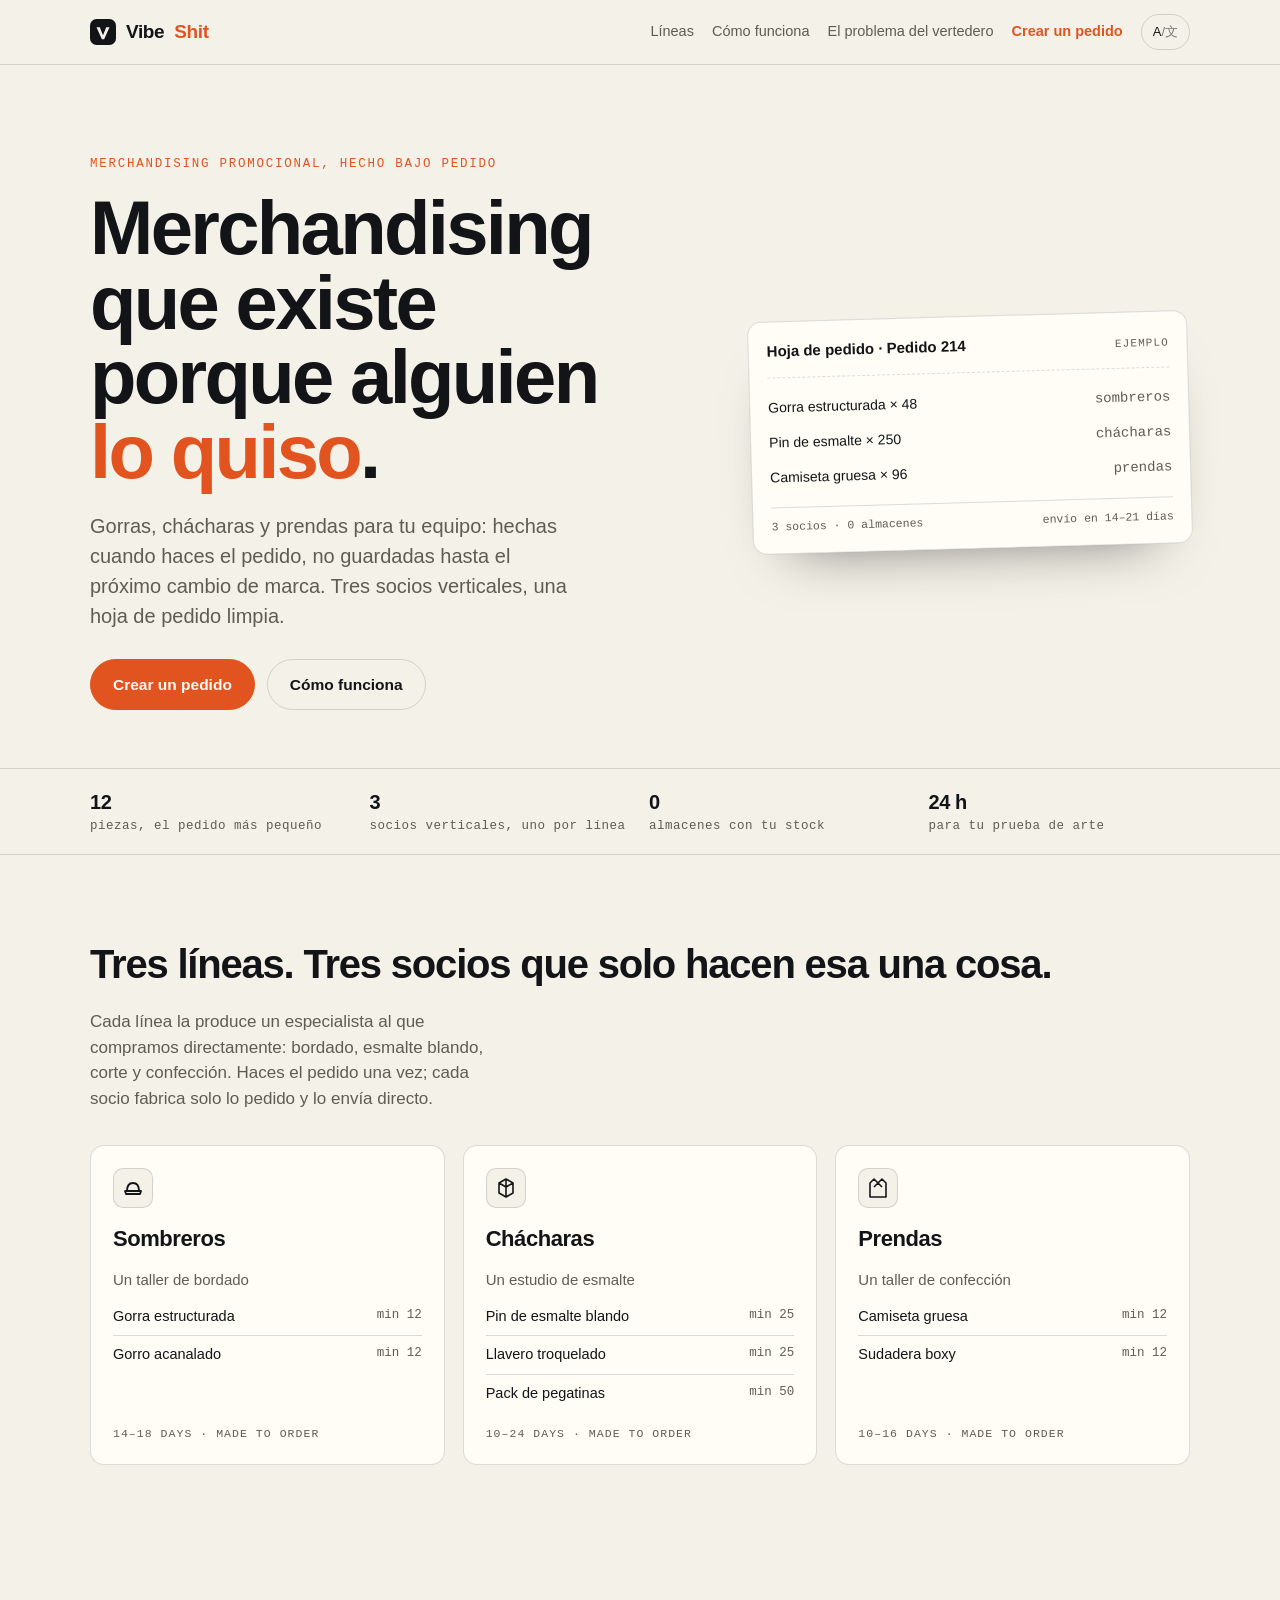
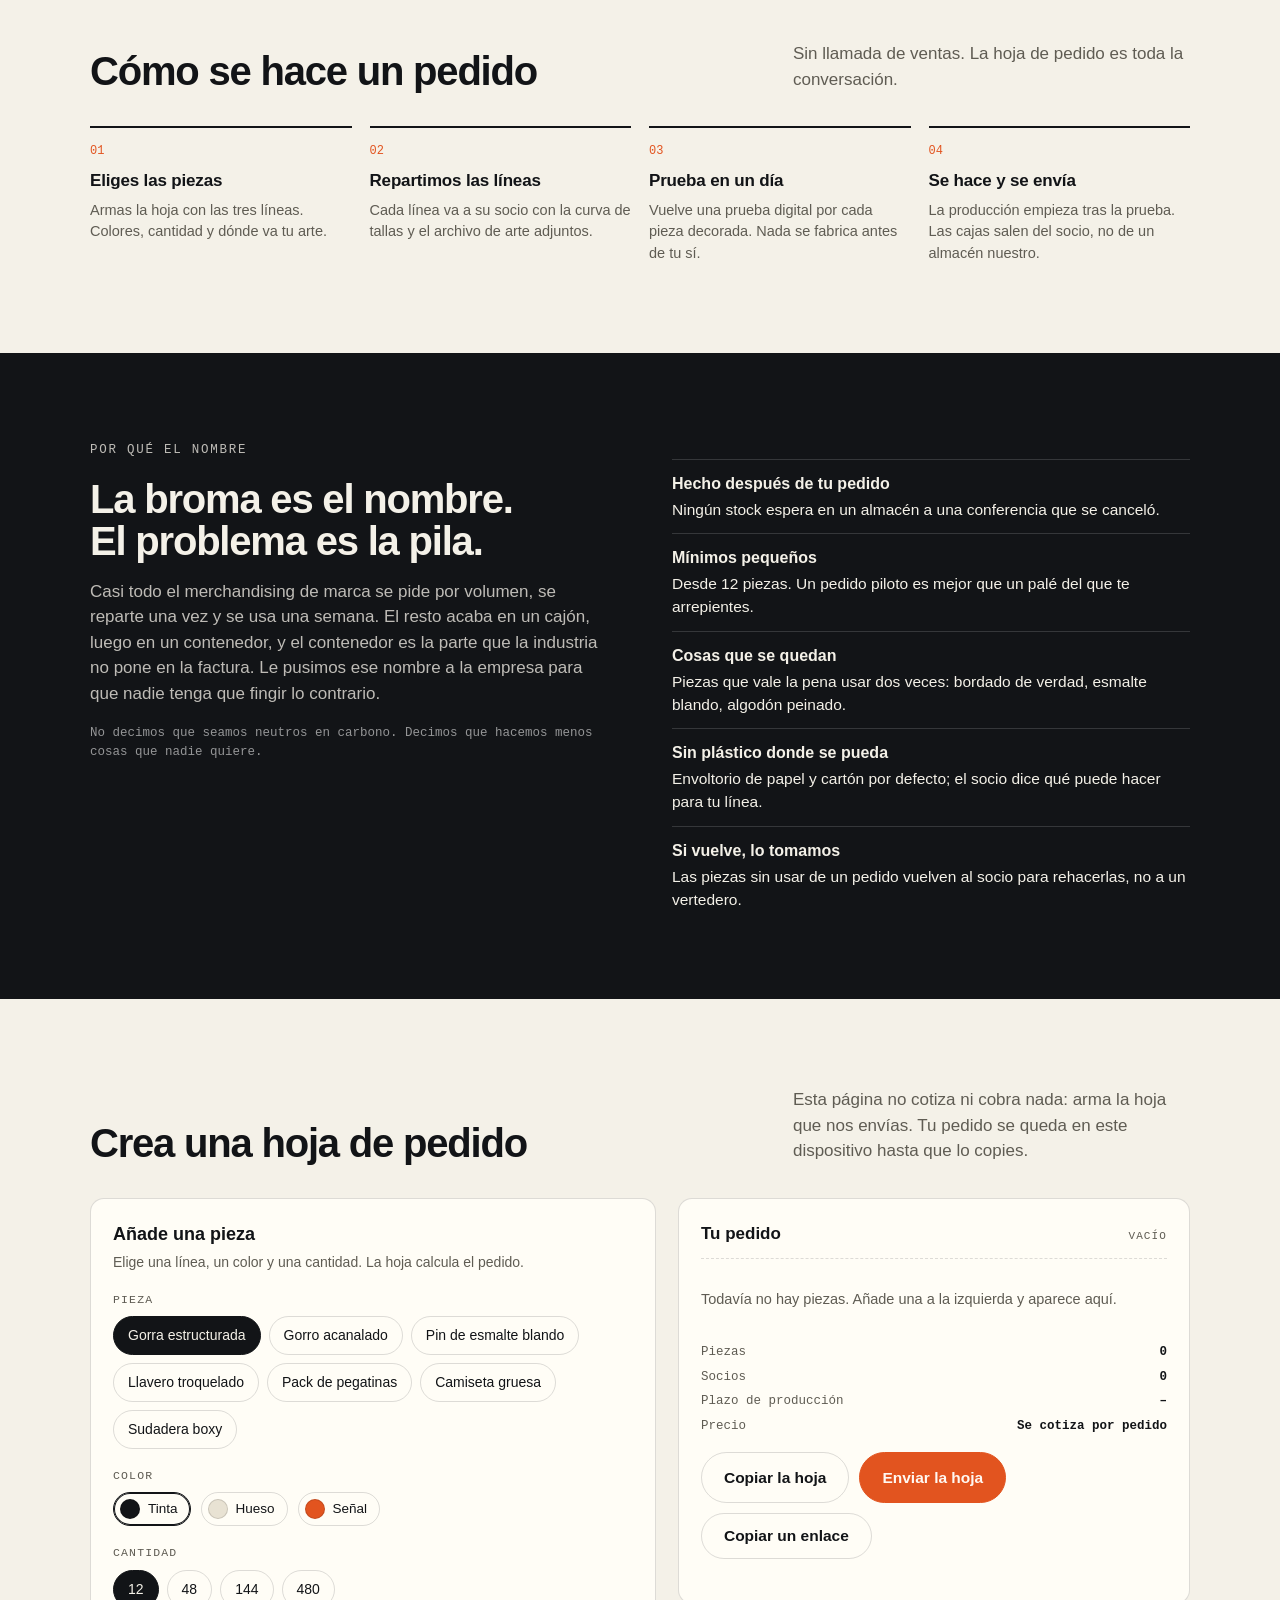
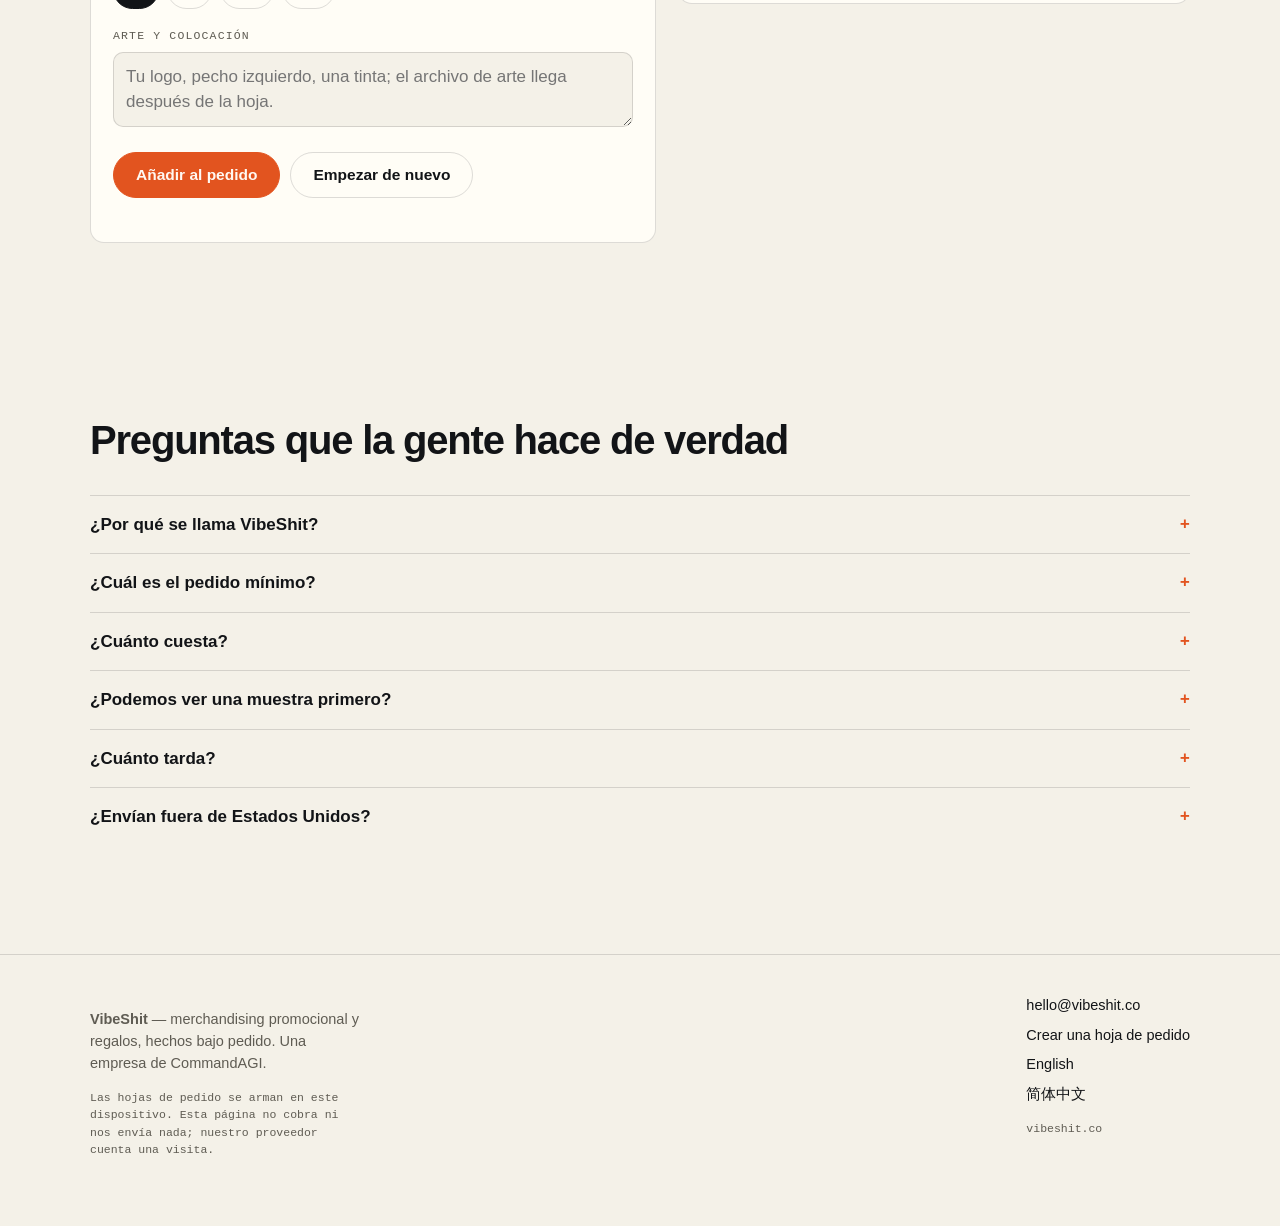
==== es/index.html @ 64afaa28 "The site of vibeshit, from its seed org task's branch Co-Authored-By: Claude Opus 5.5 <noreply@anthr" ====
<!doctype html>
<html lang="es">
<head>
<meta charset="utf-8">
<meta name="viewport" content="width=device-width, initial-scale=1">
<title>VibeShit — merchandising que existe porque alguien lo quiso</title>
<meta name="description" content="Merchandising promocional y regalos — gorras, chácharas y prendas — hechos bajo pedido con un socio vertical para cada línea. Sin almacén, sin montaña de descartes, sin mínimo de 5.000.">
<meta property="og:title" content="VibeShit — merchandising que existe porque alguien lo quiso">
<meta property="og:description" content="Gorras, chácharas y prendas para tu equipo, hechas cuando haces el pedido. Una hoja de pedido, tres socios verticales.">
<meta property="og:type" content="website">
<meta property="og:url" content="https://vibeshit.co/es/">
<meta http-equiv="Content-Security-Policy" content="default-src 'self'; connect-src 'self' https://cloudflareinsights.com; img-src 'self' data:; style-src 'self'; script-src 'self' https://static.cloudflareinsights.com; base-uri 'none'; form-action 'none'">
<meta name="theme-color" content="#f4f1e8" media="(prefers-color-scheme: light)">
<meta name="theme-color" content="#0f1114" media="(prefers-color-scheme: dark)">
<link rel="icon" href="../mark.svg" type="image/svg+xml">
<link rel="stylesheet" href="../style.css">
<link rel="alternate" hreflang="en" href="https://vibeshit.co/">
<link rel="alternate" hreflang="es" href="https://vibeshit.co/es/">
<link rel="alternate" hreflang="zh-Hans" href="https://vibeshit.co/zh-Hans/">
</head>
<body>
<a class="skip" href="#main">Ir al contenido</a>

<header class="masthead">
  <div class="wrap">
    <a class="brand" href="../" aria-label="VibeShit, inicio">
      <svg viewBox="0 0 32 32" aria-hidden="true"><rect width="32" height="32" rx="8" fill="currentColor"/><path d="M8 10h4l4 10 4-10h4l-6.6 15h-2.8L8 10Z" fill="var(--paper)"/></svg>
      Vibe<em>Shit</em>
    </a>
    <nav class="nav" aria-label="Principal">
      <a href="#lines">Líneas</a>
      <a href="#how">Cómo funciona</a>
      <a href="#landfill">El problema del vertedero</a>
      <a class="cta" href="#build">Crear un pedido</a>
    </nav>
    <button class="lang-btn" type="button" id="lang-button" aria-haspopup="dialog" aria-label="Idioma: español">
      <span class="lang-btn__glyph" aria-hidden="true">A<span>/</span><span lang="zh-Hans">文</span></span>
    </button>
  </div>
</header>

<dialog id="lang-dialog" aria-label="Idioma">
  <ul class="lang-list">
    <li><a href="../"><span>English</span><small>en</small></a></li>
    <li><a href="./" aria-current="true"><span>Español</span><small>es</small></a></li>
    <li><a href="../zh-Hans/"><span lang="zh-Hans">简体中文</span><small>zh-Hans</small></a></li>
  </ul>
</dialog>

<main id="main">

  <section class="hero">
    <div class="wrap">
      <div>
        <p class="eyebrow">Merchandising promocional, hecho bajo pedido</p>
        <h1>Merchandising que existe porque alguien <em>lo quiso</em>.</h1>
        <p class="lede">Gorras, chácharas y prendas para tu equipo: hechas cuando haces el pedido, no guardadas hasta el próximo cambio de marca. Tres socios verticales, una hoja de pedido limpia.</p>
        <div class="actions">
          <a class="button button--signal" href="#build">Crear un pedido</a>
          <a class="button button--ghost" href="#how">Cómo funciona</a>
        </div>
      </div>
      <aside class="sheet-preview" aria-label="Hoja de pedido de ejemplo">
        <header>
          <h3>Hoja de pedido · Pedido 214</h3>
          <span class="tag">Ejemplo</span>
        </header>
        <div class="sheet-line"><span>Gorra estructurada × 48</span><span>sombreros</span></div>
        <div class="sheet-line"><span>Pin de esmalte × 250</span><span>chácharas</span></div>
        <div class="sheet-line"><span>Camiseta gruesa × 96</span><span>prendas</span></div>
        <footer><span>3 socios · 0 almacenes</span><span>envío en 14–21 días</span></footer>
      </aside>
    </div>
  </section>

  <div class="facts" aria-label="Lo que somos">
    <div class="wrap">
      <div class="fact"><strong>12</strong>piezas, el pedido más pequeño</div>
      <div class="fact"><strong>3</strong>socios verticales, uno por línea</div>
      <div class="fact"><strong>0</strong>almacenes con tu stock</div>
      <div class="fact"><strong>24 h</strong>para tu prueba de arte</div>
    </div>
  </div>

  <section id="lines">
    <div class="wrap">
      <div class="section-head">
        <h2>Tres líneas. Tres socios que solo hacen esa una cosa.</h2>
        <p>Cada línea la produce un especialista al que compramos directamente: bordado, esmalte blando, corte y confección. Haces el pedido una vez; cada socio fabrica solo lo pedido y lo envía directo.</p>
      </div>
      <div class="cards" id="cards">
        <noscript><p class="lede">Sombreros, chácharas y prendas: gorras, gorros, pines, llaveros, pegatinas, camisetas y sudaderas. Activa JavaScript para crear una hoja de pedido, o escribe a hello@vibeshit.co.</p></noscript>
      </div>
    </div>
  </section>

  <section id="how">
    <div class="wrap">
      <div class="section-head">
        <h2>Cómo se hace un pedido</h2>
        <p>Sin llamada de ventas. La hoja de pedido es toda la conversación.</p>
      </div>
      <div class="steps">
        <div class="step"><h3>Eliges las piezas</h3><p>Armas la hoja con las tres líneas. Colores, cantidad y dónde va tu arte.</p></div>
        <div class="step"><h3>Repartimos las líneas</h3><p>Cada línea va a su socio con la curva de tallas y el archivo de arte adjuntos.</p></div>
        <div class="step"><h3>Prueba en un día</h3><p>Vuelve una prueba digital por cada pieza decorada. Nada se fabrica antes de tu sí.</p></div>
        <div class="step"><h3>Se hace y se envía</h3><p>La producción empieza tras la prueba. Las cajas salen del socio, no de un almacén nuestro.</p></div>
      </div>
    </div>
  </section>

  <section id="landfill" class="landfill">
    <div class="wrap">
      <div>
        <p class="eyebrow">Por qué el nombre</p>
        <h2>La broma es el nombre. El problema es la pila.</h2>
        <p>Casi todo el merchandising de marca se pide por volumen, se reparte una vez y se usa una semana. El resto acaba en un cajón, luego en un contenedor, y el contenedor es la parte que la industria no pone en la factura. Le pusimos ese nombre a la empresa para que nadie tenga que fingir lo contrario.</p>
        <p class="note">No decimos que seamos neutros en carbono. Decimos que hacemos menos cosas que nadie quiere.</p>
      </div>
      <div>
        <ul>
          <li><b>Hecho después de tu pedido</b>Ningún stock espera en un almacén a una conferencia que se canceló.</li>
          <li><b>Mínimos pequeños</b>Desde 12 piezas. Un pedido piloto es mejor que un palé del que te arrepientes.</li>
          <li><b>Cosas que se quedan</b>Piezas que vale la pena usar dos veces: bordado de verdad, esmalte blando, algodón peinado.</li>
          <li><b>Sin plástico donde se pueda</b>Envoltorio de papel y cartón por defecto; el socio dice qué puede hacer para tu línea.</li>
          <li><b>Si vuelve, lo tomamos</b>Las piezas sin usar de un pedido vuelven al socio para rehacerlas, no a un vertedero.</li>
        </ul>
      </div>
    </div>
  </section>

  <section id="build">
    <div class="wrap">
      <div class="section-head">
        <h2>Crea una hoja de pedido</h2>
        <p>Esta página no cotiza ni cobra nada: arma la hoja que nos envías. Tu pedido se queda en este dispositivo hasta que lo copies.</p>
      </div>
      <div class="builder">
        <form class="panel" id="builder-form" novalidate>
          <h3>Añade una pieza</h3>
          <p class="hint">Elige una línea, un color y una cantidad. La hoja calcula el pedido.</p>

          <div class="field">
            <span class="label" id="item-label">Pieza</span>
            <div class="chips" id="item-chips" role="group" aria-labelledby="item-label"></div>
          </div>

          <div class="field">
            <span class="label" id="color-label">Color</span>
            <div class="swatches" id="color-chips" role="group" aria-labelledby="color-label"></div>
          </div>

          <div class="field">
            <span class="label" id="qty-label">Cantidad</span>
            <div class="chips" id="qty-chips" role="group" aria-labelledby="qty-label"></div>
          </div>

          <div class="field">
            <label class="label" for="art-note">Arte y colocación</label>
            <textarea id="art-note" placeholder="Tu logo, pecho izquierdo, una tinta; el archivo de arte llega después de la hoja."></textarea>
          </div>

          <div class="builder-actions">
            <button class="button button--signal" type="submit" id="add-button">Añadir al pedido</button>
            <button class="button button--ghost" type="button" id="clear-button">Empezar de nuevo</button>
          </div>
          <p class="saved" id="saved" role="status" aria-live="polite"></p>
        </form>

        <div class="panel sheet" id="sheet" aria-live="polite">
          <header><h3>Tu pedido</h3><span class="tag" id="sheet-tag">Vacío</span></header>
          <ul class="sheet-lines" id="sheet-lines"></ul>
          <p class="empty" id="sheet-empty">Todavía no hay piezas. Añade una a la izquierda y aparece aquí.</p>
          <div class="totals" id="totals" hidden>
            <div><span>Piezas</span><strong id="total-pieces">0</strong></div>
            <div><span>Socios</span><strong id="total-partners">0</strong></div>
            <div><span>Plazo de producción</span><strong id="total-window">–</strong></div>
            <div><span>Precio</span><strong>Se cotiza por pedido</strong></div>
          </div>
          <div class="sheet-actions">
            <button class="button button--ghost" type="button" id="copy-button">Copiar la hoja</button>
            <a class="button button--signal" id="email-button" href="mailto:hello@vibeshit.co">Enviar la hoja</a>
            <button class="button button--ghost" type="button" id="link-button">Copiar un enlace</button>
          </div>
          <p class="saved" id="sheet-status" role="status" aria-live="polite"></p>
        </div>
      </div>
    </div>
  </section>

  <section id="faq">
    <div class="wrap">
      <div class="section-head"><h2>Preguntas que la gente hace de verdad</h2></div>
      <div class="faq">
        <details>
          <summary>¿Por qué se llama VibeShit?</summary>
          <p>Porque eso es lo que acaba siendo la mayor parte. El nombre nos mantiene honestos: si una pieza no vale la pena usarla dos veces, no deberíamos hacerla. Somos una empresa de merchandising de verdad: el logo es la broma, la producción no.</p>
        </details>
        <details>
          <summary>¿Cuál es el pedido mínimo?</summary>
          <p>12 piezas en gorras, gorros, camisetas y sudaderas; 25 en pines, llaveros y packs de pegatinas. Cada línea tiene su socio y su mínimo, que ves en la tarjeta de arriba.</p>
        </details>
        <details>
          <summary>¿Cuánto cuesta?</summary>
          <p>Cotizamos cada pedido: cantidad, colores, decoración y la tarifa actual del socio deciden. Envía la hoja y recibes una cotización con su plazo de producción, no una lista de precios que caduca.</p>
        </details>
        <details>
          <summary>¿Podemos ver una muestra primero?</summary>
          <p>Sí. Una pieza lisa de cualquier línea se envía antes de un pedido decorado, y su coste se descuenta del pedido si sigue adelante.</p>
        </details>
        <details>
          <summary>¿Cuánto tarda?</summary>
          <p>Sombreros 14–18 días, chácharas 18–24 días, prendas 10–14 días tras aprobar la prueba. Un pedido mixto sale en el plazo más largo, con envíos parciales de cada socio.</p>
        </details>
        <details>
          <summary>¿Envían fuera de Estados Unidos?</summary>
          <p>Sí. Cada socio cotiza su propio flete; la hoja indica el destino antes de confirmar nada.</p>
        </details>
      </div>
    </div>
  </section>

</main>

<footer class="site">
  <div class="wrap">
    <div class="who">
      <p><strong>VibeShit</strong> — merchandising promocional y regalos, hechos bajo pedido. Una empresa de CommandAGI.</p>
      <p class="fine">Las hojas de pedido se arman en este dispositivo. Esta página no cobra ni nos envía nada; nuestro proveedor cuenta una visita.</p>
    </div>
    <div class="links">
      <a href="mailto:hello@vibeshit.co">hello@vibeshit.co</a>
      <a href="#build">Crear una hoja de pedido</a>
      <a href="../" hreflang="en">English</a>
      <a href="../zh-Hans/" hreflang="zh-Hans">简体中文</a>
      <span class="fine">vibeshit.co</span>
    </div>
  </div>
</footer>

<script src="../app.js" defer></script>
</body>
</html>
---- style.css ----
/* VibeShit: one stylesheet, no external font, no tracker. Light by day, ink by night. */
:root {
  --paper: #f4f1e8;
  --card: #fffdf6;
  --ink: #121417;
  --muted: #5f5c53;
  --line: #12141724;
  --signal: #e2541f;
  --signal-ink: #fff8f2;
  --ok: #2f6b3f;
  --radius: 14px;
  --display: "Helvetica Neue", Helvetica, Arial, system-ui, sans-serif;
  --mono: ui-monospace, SFMono-Regular, Menlo, Consolas, monospace;
}

@media (prefers-color-scheme: dark) {
  :root {
    --paper: #0f1114;
    --card: #171a1e;
    --ink: #f1eee5;
    --muted: #a7a399;
    --line: #f1eee526;
    --signal: #ff6a33;
    --signal-ink: #1a0d06;
    --ok: #8fd3a2;
  }
}

* { box-sizing: border-box; }

html { scroll-behavior: smooth; }
@media (prefers-reduced-motion: reduce) { html { scroll-behavior: auto; } }

body {
  margin: 0;
  background: var(--paper);
  color: var(--ink);
  font-family: var(--display);
  font-size: 17px;
  line-height: 1.5;
  -webkit-font-smoothing: antialiased;
  overflow-x: hidden;
}

a { color: inherit; }

.wrap { width: min(1180px, 100%); margin-inline: auto; padding-inline: clamp(18px, 4vw, 40px); }

.skip {
  position: absolute; left: -9999px; top: 0; padding: 10px 14px; background: var(--ink); color: var(--paper);
  z-index: 20; border-radius: 0 0 10px 0;
}
.skip:focus { left: 0; }

/* ── masthead ─────────────────────────────────────────────────────────── */
.masthead {
  position: sticky; top: 0; z-index: 10;
  background: color-mix(in srgb, var(--paper) 88%, transparent);
  backdrop-filter: blur(10px);
  border-bottom: 1px solid var(--line);
}
.masthead .wrap { display: flex; align-items: center; gap: 18px; min-height: 64px; }

.brand { display: flex; align-items: center; gap: 10px; text-decoration: none; font-weight: 700; letter-spacing: -0.02em; font-size: 19px; }
.brand svg { width: 26px; height: 26px; }
.brand em { font-style: normal; color: var(--signal); }

.nav { display: flex; gap: 18px; margin-left: auto; align-items: center; }
.nav a { text-decoration: none; font-size: 14.5px; color: var(--muted); }
.nav a:hover, .nav a:focus-visible { color: var(--ink); }
.nav .cta { color: var(--signal); font-weight: 650; }

.lang-btn {
  display: inline-flex; align-items: center; gap: 2px;
  border: 1px solid var(--line); background: transparent; color: var(--ink);
  border-radius: 999px; padding: 7px 11px; font: inherit; font-size: 13px; cursor: pointer;
}
.lang-btn:hover { border-color: var(--ink); }
.lang-btn__glyph span { opacity: 0.55; }

dialog#lang-dialog {
  border: 1px solid var(--line); border-radius: var(--radius); padding: 0;
  background: var(--card); color: var(--ink); max-width: 380px; width: calc(100% - 40px);
}
dialog#lang-dialog::backdrop { background: #0008; backdrop-filter: blur(2px); }
.lang-list { list-style: none; margin: 0; padding: 10px; display: grid; gap: 4px; }
.lang-list a { display: flex; justify-content: space-between; gap: 12px; text-decoration: none; padding: 11px 12px; border-radius: 10px; }
.lang-list a:hover, .lang-list a:focus-visible { background: var(--paper); }
.lang-list a[aria-current="true"] { background: var(--paper); font-weight: 650; }
.lang-list small { color: var(--muted); font-family: var(--mono); }

/* ── hero ─────────────────────────────────────────────────────────────── */
.hero { padding: clamp(44px, 7vw, 96px) 0 clamp(28px, 4vw, 48px); }
.hero .wrap { display: grid; grid-template-columns: 1.15fr 0.85fr; gap: clamp(24px, 5vw, 64px); align-items: center; }
.eyebrow { font-family: var(--mono); font-size: 12.5px; letter-spacing: 0.14em; text-transform: uppercase; color: var(--signal); margin: 0 0 18px; }
h1 { font-size: clamp(38px, 6.4vw, 76px); line-height: 0.98; letter-spacing: -0.035em; margin: 0 0 22px; text-wrap: balance; }
h1 em { font-style: normal; color: var(--signal); }
.lede { font-size: clamp(17px, 1.6vw, 20px); color: var(--muted); max-width: 44ch; margin: 0 0 28px; }
.actions { display: flex; flex-wrap: wrap; gap: 12px; }

.button {
  display: inline-flex; align-items: center; gap: 8px; text-decoration: none;
  border-radius: 999px; padding: 13px 22px; font-weight: 650; font-size: 15.5px;
  border: 1px solid var(--ink); background: var(--ink); color: var(--paper); cursor: pointer;
}
.button:hover { transform: translateY(-1px); }
.button--ghost { background: transparent; color: var(--ink); border-color: var(--line); }
.button--signal { background: var(--signal); border-color: var(--signal); color: var(--signal-ink); }
.button:disabled { opacity: 0.45; cursor: not-allowed; transform: none; }

.sheet-preview {
  background: var(--card); border: 1px solid var(--line); border-radius: var(--radius);
  padding: 18px; box-shadow: 0 30px 60px -40px #0009; transform: rotate(-1.6deg);
}
.sheet-preview h3 { margin: 0 0 2px; font-size: 15px; }
.sheet-preview header { display: flex; justify-content: space-between; align-items: baseline; border-bottom: 1px dashed var(--line); padding-bottom: 12px; margin-bottom: 12px; }
.sheet-preview .tag { font-family: var(--mono); font-size: 11px; color: var(--muted); text-transform: uppercase; letter-spacing: 0.1em; }
.sheet-line { display: flex; justify-content: space-between; gap: 10px; font-size: 14px; padding: 7px 0; }
.sheet-line span:last-child { font-family: var(--mono); color: var(--muted); }
.sheet-preview footer { border-top: 1px solid var(--line); margin-top: 12px; padding-top: 10px; font-family: var(--mono); font-size: 11.5px; color: var(--muted); display: flex; justify-content: space-between; }

/* ── facts strip ─────────────────────────────────────────────────────── */
.facts { border-block: 1px solid var(--line); margin-top: 10px; }
.facts .wrap { display: grid; grid-template-columns: repeat(4, 1fr); gap: 18px; padding-block: 18px; }
.fact { font-family: var(--mono); font-size: 12.5px; color: var(--muted); letter-spacing: 0.04em; }
.fact strong { display: block; font-family: var(--display); font-size: 20px; letter-spacing: -0.02em; color: var(--ink); }

/* ── sections ────────────────────────────────────────────────────────── */
section { padding: clamp(48px, 7vw, 88px) 0; }
.section-head { display: flex; align-items: end; justify-content: space-between; gap: 24px; margin-bottom: 34px; flex-wrap: wrap; }
h2 { font-size: clamp(27px, 3.4vw, 40px); letter-spacing: -0.03em; line-height: 1.05; margin: 0; text-wrap: balance; }
.section-head p { margin: 0; color: var(--muted); max-width: 42ch; }

.cards { display: grid; grid-template-columns: repeat(3, 1fr); gap: 18px; }
.card {
  background: var(--card); border: 1px solid var(--line); border-radius: var(--radius);
  padding: 22px; display: flex; flex-direction: column; gap: 14px;
}
.card h3 { margin: 0; font-size: 22px; letter-spacing: -0.02em; }
.card p { margin: 0; color: var(--muted); font-size: 15px; }
.card ul { list-style: none; margin: 0; padding: 0; display: grid; gap: 8px; font-size: 14.5px; }
.card li { display: flex; justify-content: space-between; gap: 10px; border-bottom: 1px solid var(--line); padding-bottom: 8px; }
.card li:last-child { border-bottom: 0; padding-bottom: 0; }
.card li span:last-child { font-family: var(--mono); font-size: 12.5px; color: var(--muted); white-space: nowrap; }
.card .partner { font-family: var(--mono); font-size: 11.5px; text-transform: uppercase; letter-spacing: 0.09em; color: var(--muted); margin-top: auto; padding-top: 6px; }
.card .icon { width: 40px; height: 40px; border-radius: 10px; background: var(--paper); border: 1px solid var(--line); display: grid; place-items: center; }
.card .icon svg { width: 24px; height: 24px; }

.steps { display: grid; grid-template-columns: repeat(4, 1fr); gap: 18px; counter-reset: step; }
.step { border-top: 2px solid var(--ink); padding-top: 14px; }
.step::before { counter-increment: step; content: "0" counter(step); font-family: var(--mono); font-size: 12px; color: var(--signal); display: block; margin-bottom: 8px; }
.step h3 { margin: 0 0 6px; font-size: 17px; letter-spacing: -0.01em; }
.step p { margin: 0; color: var(--muted); font-size: 14.5px; }

.landfill { background: var(--ink); color: var(--paper); }
.landfill .wrap { display: grid; grid-template-columns: 1fr 1fr; gap: clamp(24px, 5vw, 64px); align-items: start; }
.landfill h2 { color: var(--paper); }
.landfill p { color: color-mix(in srgb, var(--paper) 76%, transparent); }
.landfill ul { margin: 18px 0 0; padding: 0; list-style: none; display: grid; gap: 12px; }
.landfill li { border-top: 1px solid #ffffff26; padding-top: 12px; font-size: 15.5px; }
.landfill li b { display: block; font-size: 16px; margin-bottom: 2px; }
.landfill .note { font-family: var(--mono); font-size: 12.5px; margin-top: 18px; color: #ffffff8c; }

/* ── builder ─────────────────────────────────────────────────────────── */
.builder { display: grid; grid-template-columns: 1.05fr 0.95fr; gap: 22px; align-items: start; }
.panel { background: var(--card); border: 1px solid var(--line); border-radius: var(--radius); padding: 22px; }
.panel h3 { margin: 0 0 4px; font-size: 18px; }
.panel .hint { margin: 0 0 18px; color: var(--muted); font-size: 14px; }
.field { margin-bottom: 18px; }
.field > .label { display: block; font-family: var(--mono); font-size: 11.5px; text-transform: uppercase; letter-spacing: 0.1em; color: var(--muted); margin-bottom: 8px; }
.chips { display: flex; flex-wrap: wrap; gap: 8px; }
.chip { border: 1px solid var(--line); background: transparent; color: var(--ink); border-radius: 999px; padding: 8px 14px; font: inherit; font-size: 14px; cursor: pointer; }
.chip:hover { border-color: var(--ink); }
.chip[aria-pressed="true"] { background: var(--ink); color: var(--paper); border-color: var(--ink); }
.swatches { display: flex; flex-wrap: wrap; gap: 10px; }
.swatch { display: inline-flex; align-items: center; gap: 8px; border: 1px solid var(--line); border-radius: 999px; padding: 6px 12px 6px 6px; background: transparent; color: var(--ink); font: inherit; font-size: 13.5px; cursor: pointer; }
.swatch i { width: 20px; height: 20px; border-radius: 50%; border: 1px solid #0002; display: block; }
.swatch[aria-pressed="true"] { border-color: var(--ink); box-shadow: inset 0 0 0 1px var(--ink); }
select, textarea, input[type="text"] {
  width: 100%; font: inherit; color: var(--ink); background: var(--paper);
  border: 1px solid var(--line); border-radius: 10px; padding: 11px 12px;
}
textarea { min-height: 74px; resize: vertical; }
.builder-actions { display: flex; gap: 10px; flex-wrap: wrap; margin-top: 6px; }

.sheet header { display: flex; justify-content: space-between; align-items: baseline; border-bottom: 1px dashed var(--line); padding-bottom: 12px; margin-bottom: 12px; }
.sheet h3 { margin: 0; font-size: 17px; }
.sheet .tag { font-family: var(--mono); font-size: 11px; letter-spacing: 0.1em; text-transform: uppercase; color: var(--muted); }
.sheet-lines { list-style: none; margin: 0; padding: 0; }
.sheet-lines li { display: grid; grid-template-columns: 1fr auto auto; gap: 10px; align-items: baseline; padding: 10px 0; border-bottom: 1px solid var(--line); font-size: 14.5px; }
.sheet-lines li small { display: block; color: var(--muted); font-family: var(--mono); font-size: 11.5px; }
.sheet-lines button { border: 0; background: transparent; color: var(--muted); cursor: pointer; font: inherit; font-size: 13px; padding: 2px 4px; border-radius: 6px; }
.sheet-lines button:hover { color: var(--signal); }
.empty { color: var(--muted); font-size: 14.5px; padding: 18px 0; margin: 0; }
.totals { display: grid; gap: 6px; margin: 14px 0 0; font-family: var(--mono); font-size: 12.5px; color: var(--muted); }
.totals div { display: flex; justify-content: space-between; gap: 10px; }
.totals strong { color: var(--ink); }
.sheet-actions { display: flex; gap: 10px; flex-wrap: wrap; margin-top: 16px; }
.saved { font-family: var(--mono); font-size: 11.5px; color: var(--ok); margin: 10px 0 0; min-height: 1em; }

/* ── faq ─────────────────────────────────────────────────────────────── */
.faq { display: grid; gap: 0; }
.faq details { border-top: 1px solid var(--line); padding: 16px 0; }
.faq details[open] { padding-bottom: 20px; }
.faq summary { cursor: pointer; font-weight: 600; font-size: 17px; list-style: none; display: flex; justify-content: space-between; gap: 16px; }
.faq summary::-webkit-details-marker { display: none; }
.faq summary::after { content: "+"; font-family: var(--mono); color: var(--signal); }
.faq details[open] summary::after { content: "–"; }
.faq p { margin: 10px 0 0; color: var(--muted); max-width: 68ch; }

/* ── footer ──────────────────────────────────────────────────────────── */
footer.site { border-top: 1px solid var(--line); padding: 40px 0 56px; margin-top: 20px; }
footer.site .wrap { display: flex; flex-wrap: wrap; gap: 24px; justify-content: space-between; align-items: start; }
footer.site .who { max-width: 34ch; color: var(--muted); font-size: 14.5px; }
footer.site .links { display: grid; gap: 8px; font-size: 14.5px; }
footer.site a { text-decoration: none; }
footer.site a:hover { text-decoration: underline; }
footer.site .fine { font-family: var(--mono); font-size: 11.5px; color: var(--muted); margin-top: 6px; }

@media (max-width: 900px) {
  .hero .wrap, .builder, .landfill .wrap { grid-template-columns: 1fr; }
  .cards { grid-template-columns: 1fr; }
  .steps { grid-template-columns: 1fr 1fr; }
  .facts .wrap { grid-template-columns: 1fr 1fr; }
  .sheet-preview { transform: none; }
  .nav a:not(.cta) { display: none; }
}

@media (max-width: 560px) {
  body { font-size: 16px; }
  .steps { grid-template-columns: 1fr; }
  .sheet-lines li { grid-template-columns: 1fr auto; }
  .sheet-lines li button { grid-column: 1 / -1; justify-self: start; }
  .masthead .wrap { gap: 10px; }
}

@media (prefers-reduced-motion: no-preference) {
  .button, .chip, .swatch, .card { transition: transform 140ms ease, border-color 140ms ease, background 140ms ease; }
  .card:hover { transform: translateY(-2px); }
}

:focus-visible { outline: 2px solid var(--signal); outline-offset: 3px; }
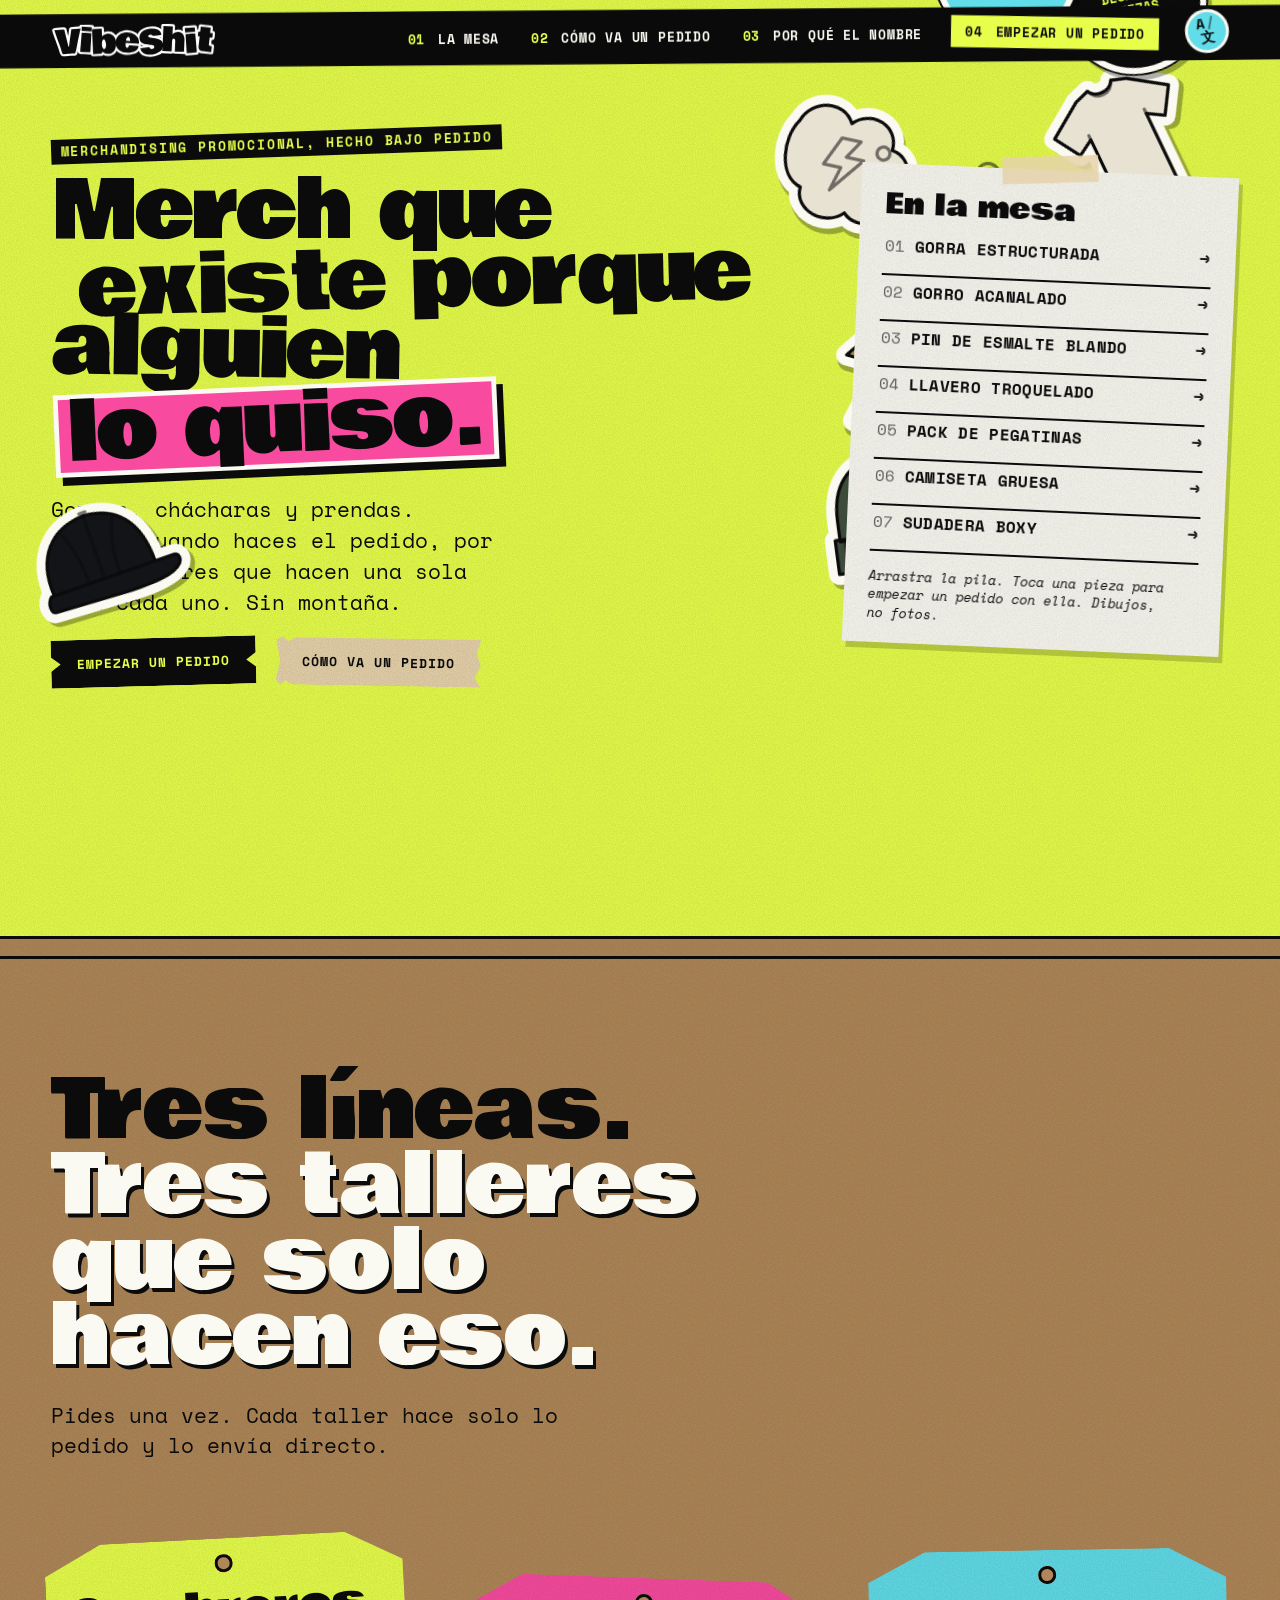
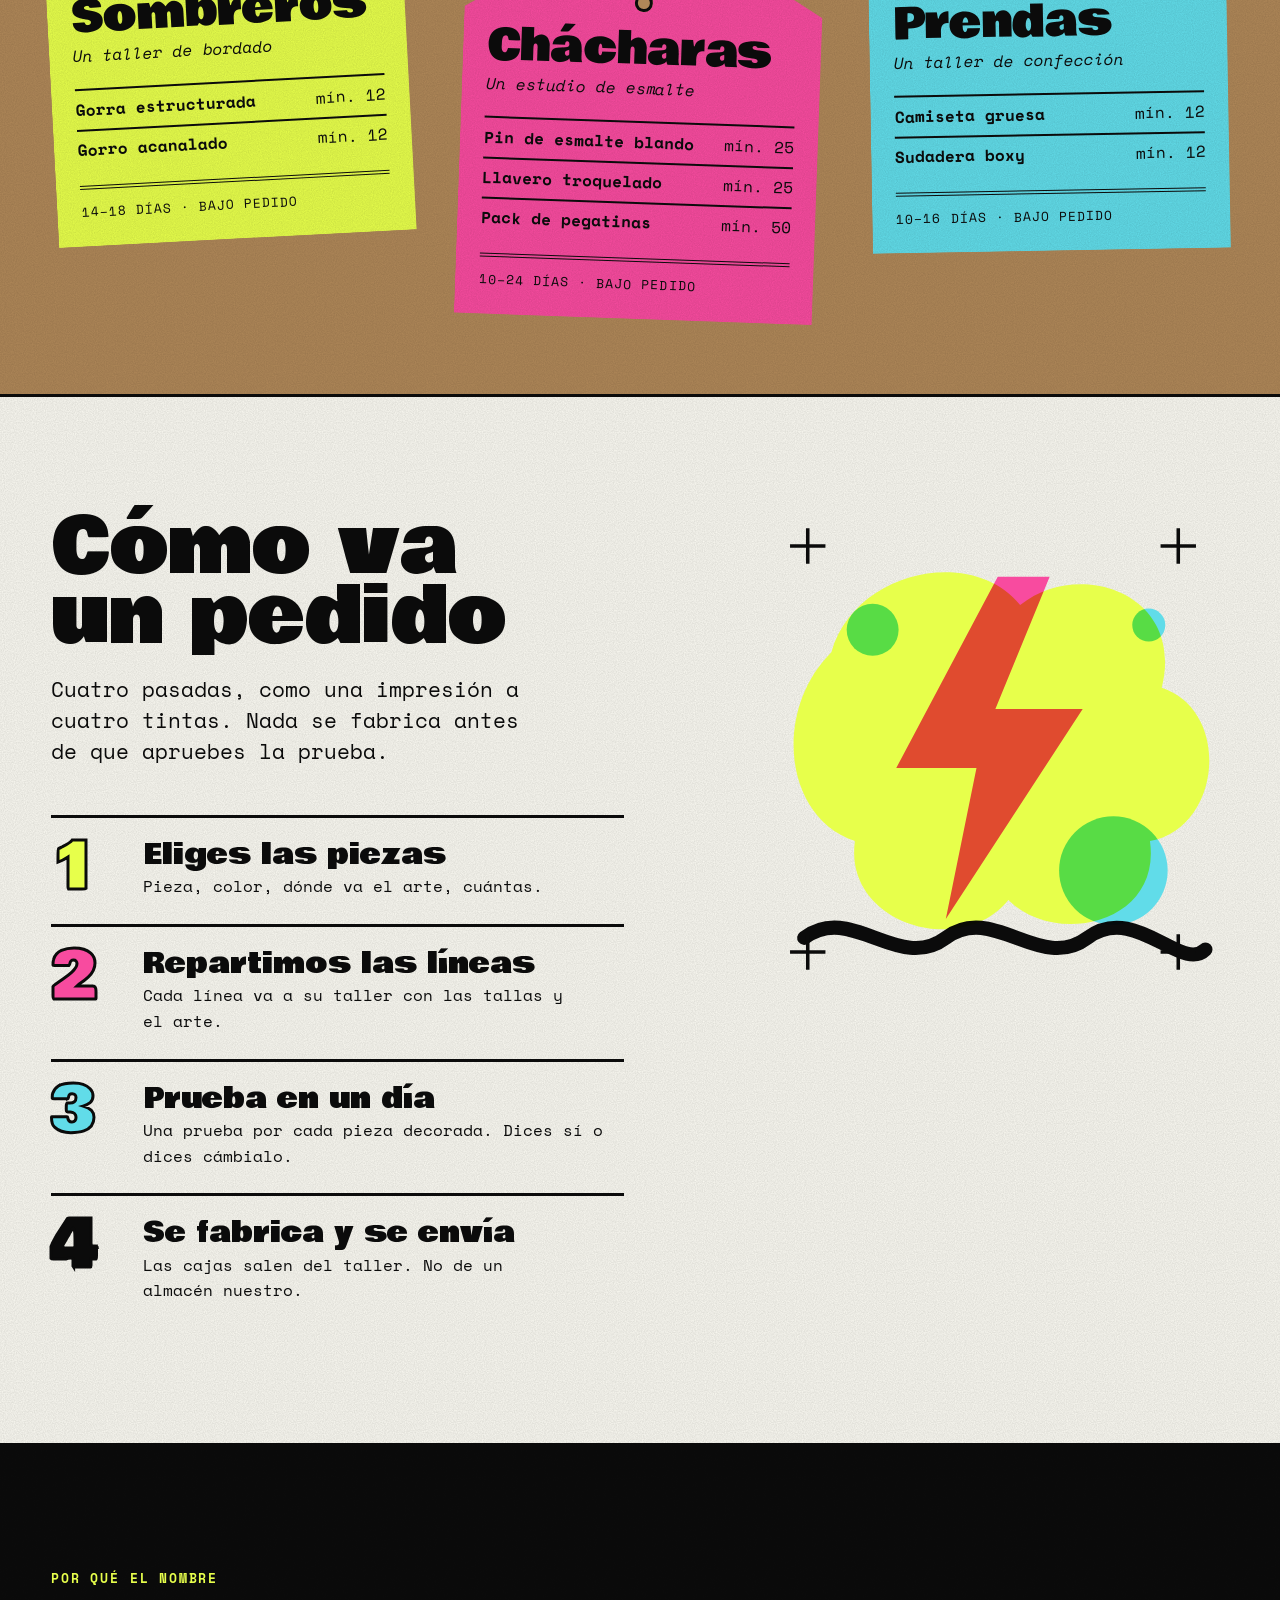
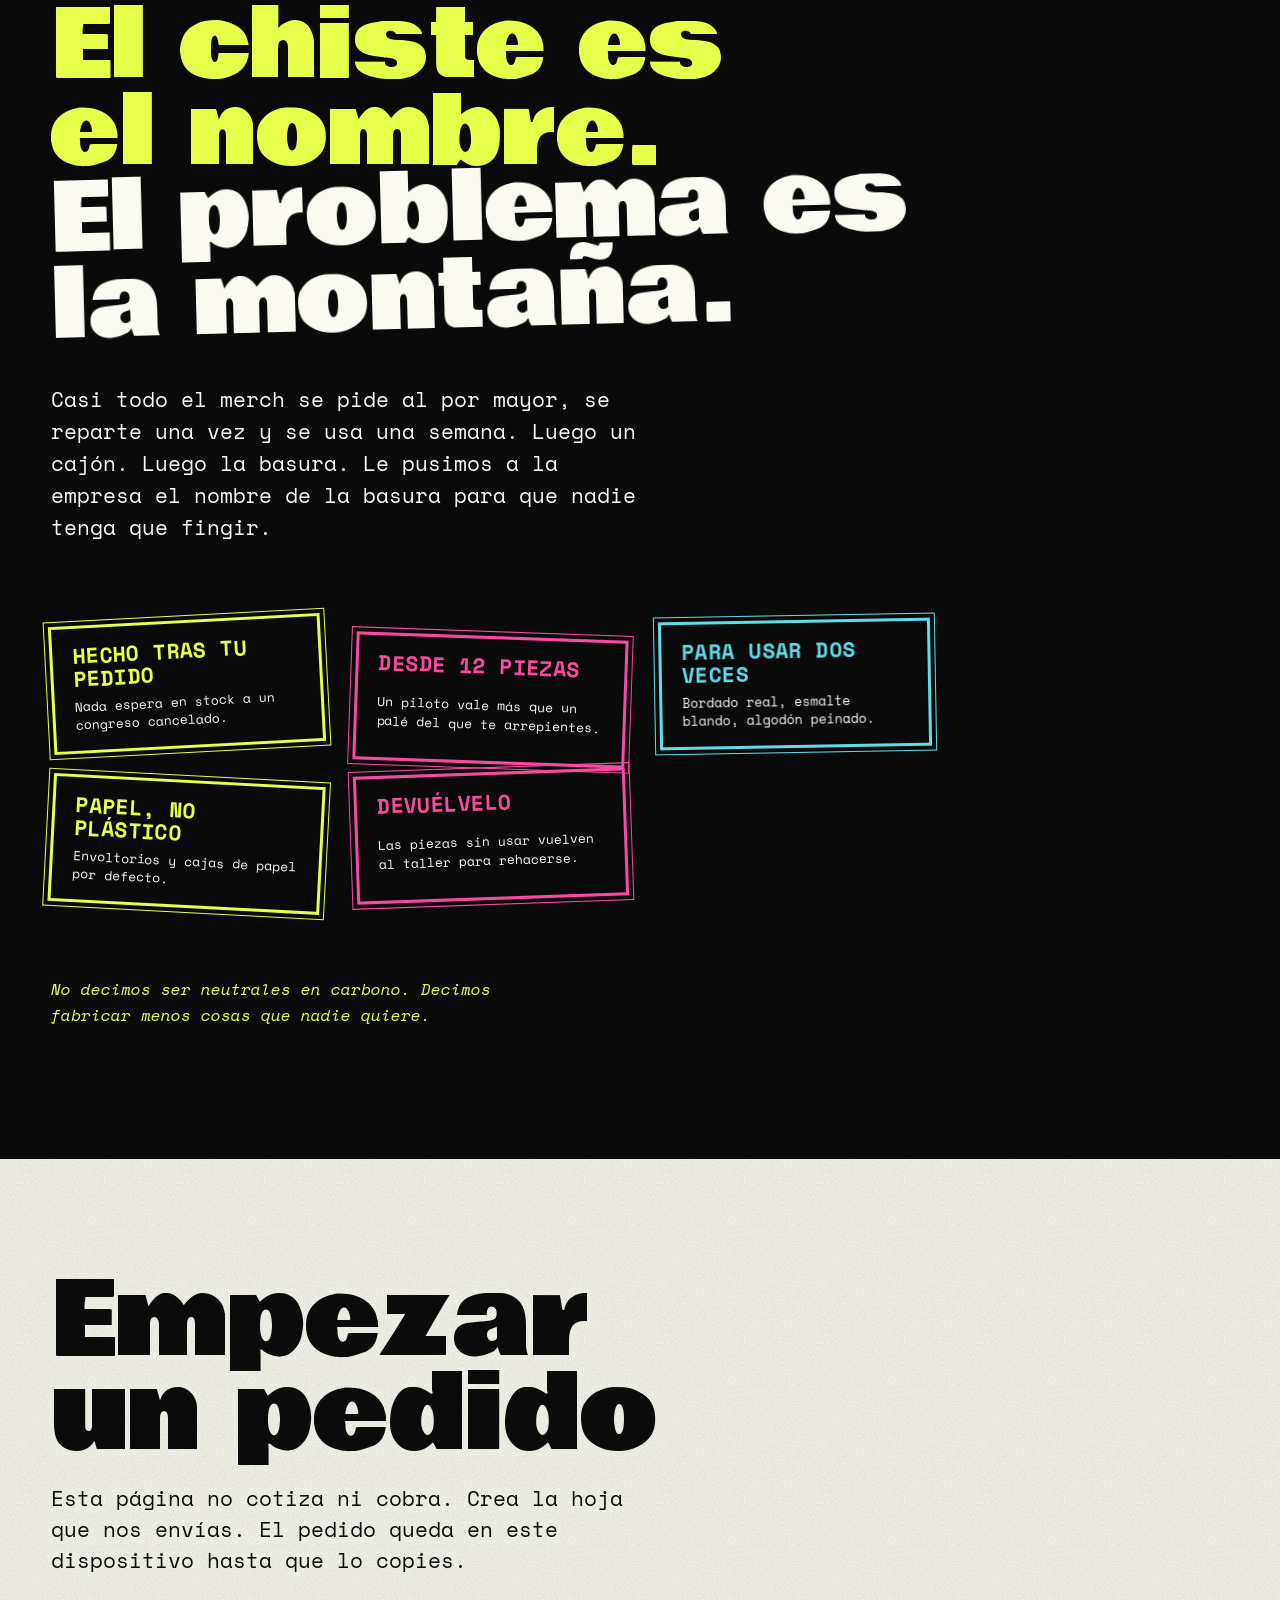
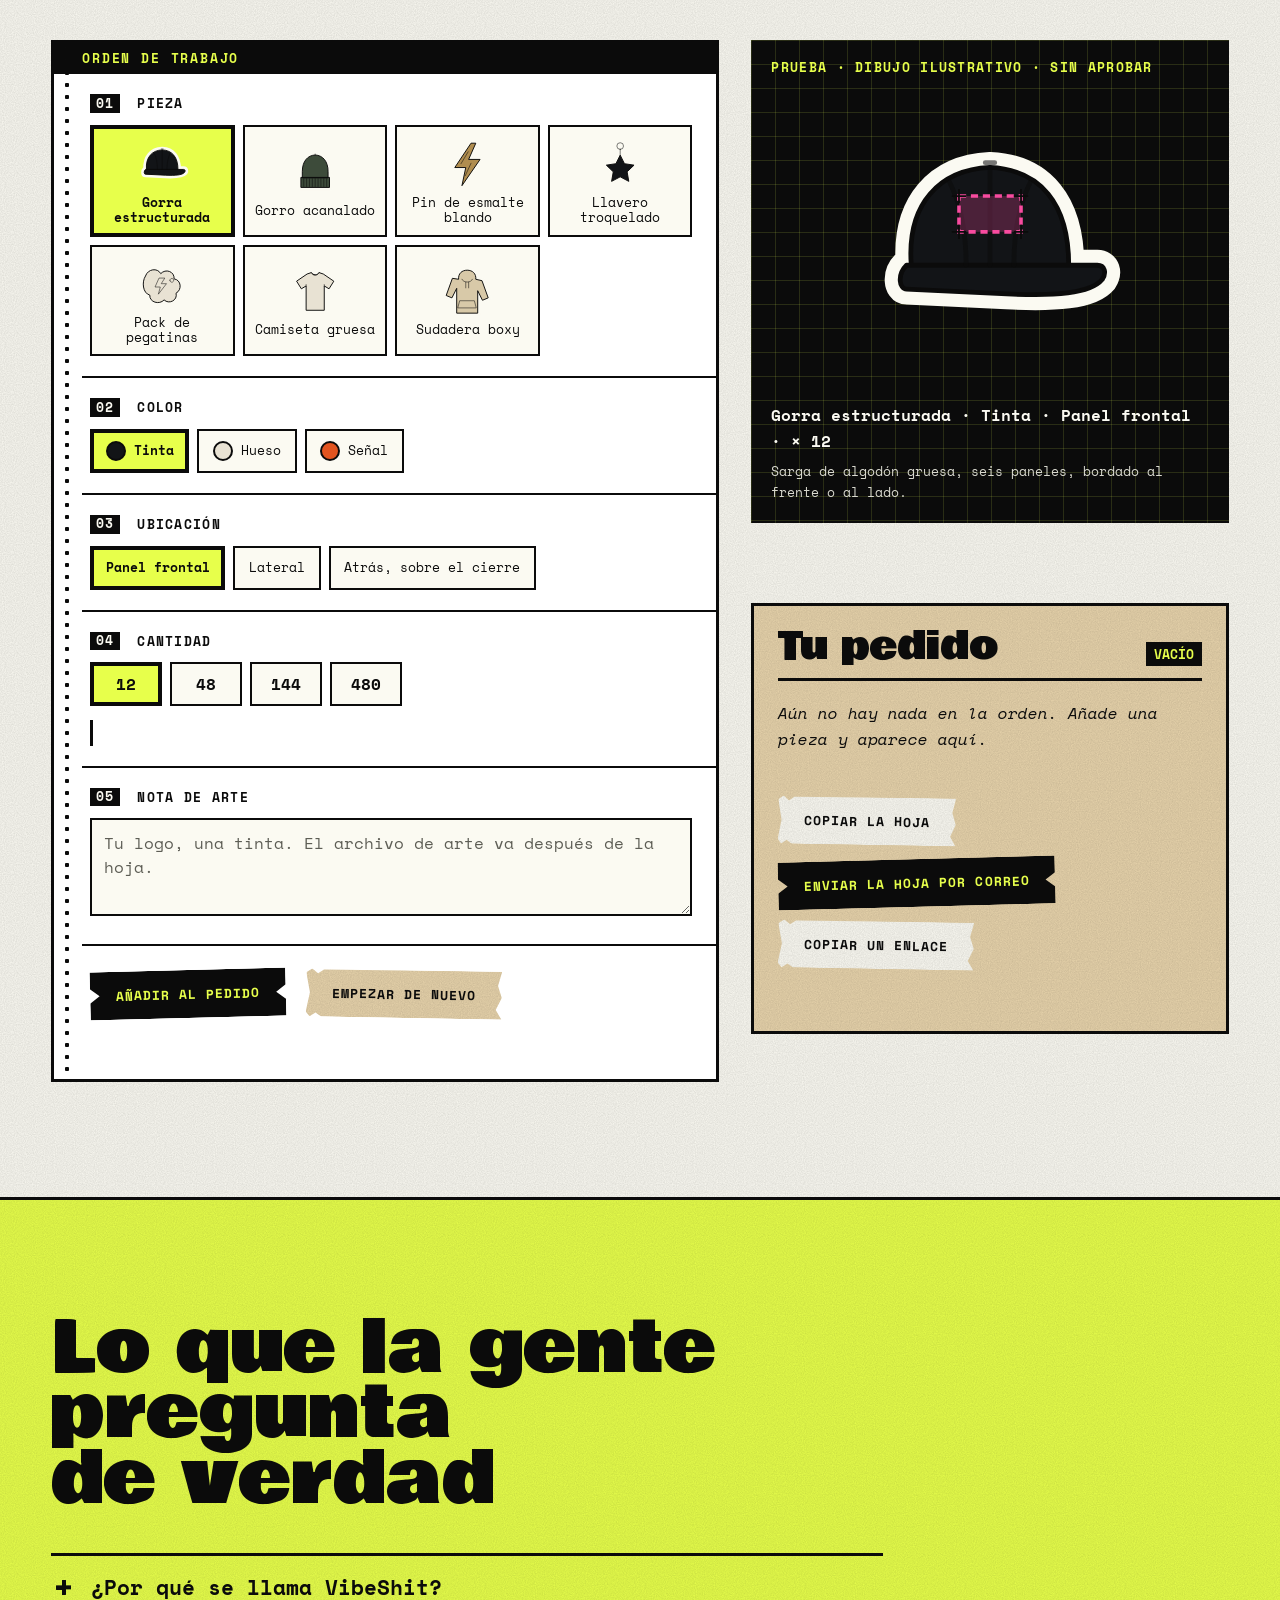
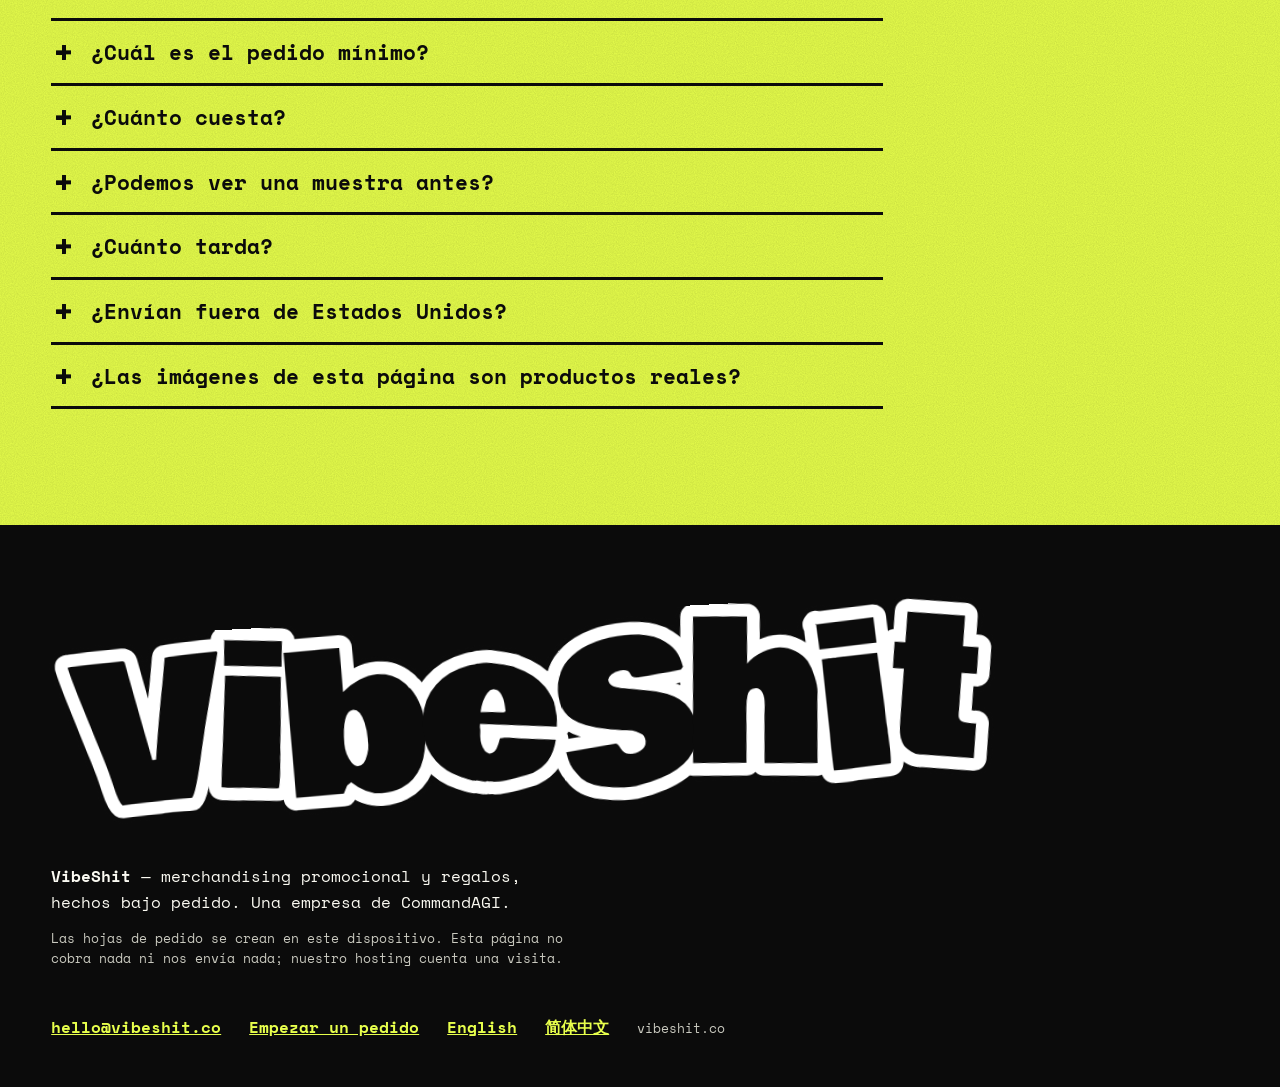
==== commit 443ef964: "The 2027 redesign: a merch table at a basement show A sticker pile of the pieces (drag, throw, tap t" ====
--- a/es/index.html
+++ b/es/index.html
@@ -9,235 +9,234 @@
 <meta property="og:description" content="Gorras, chácharas y prendas para tu equipo, hechas cuando haces el pedido. Una hoja de pedido, tres socios verticales.">
 <meta property="og:type" content="website">
 <meta property="og:url" content="https://vibeshit.co/es/">
+<meta property="og:image" content="https://vibeshit.co/og.png">
+<meta name="twitter:card" content="summary_large_image">
 <meta http-equiv="Content-Security-Policy" content="default-src 'self'; connect-src 'self' https://cloudflareinsights.com; img-src 'self' data:; style-src 'self'; script-src 'self' https://static.cloudflareinsights.com; base-uri 'none'; form-action 'none'">
-<meta name="theme-color" content="#f4f1e8" media="(prefers-color-scheme: light)">
-<meta name="theme-color" content="#0f1114" media="(prefers-color-scheme: dark)">
+<meta name="theme-color" content="#e6ff58">
 <link rel="icon" href="../mark.svg" type="image/svg+xml">
+<link rel="apple-touch-icon" href="../touch-icon.png">
+<link rel="preload" href="../fonts/bowlby-one.woff2" as="font" type="font/woff2" crossorigin>
+<link rel="preload" href="../fonts/space-mono-regular.woff2" as="font" type="font/woff2" crossorigin>
 <link rel="stylesheet" href="../style.css">
 <link rel="alternate" hreflang="en" href="https://vibeshit.co/">
 <link rel="alternate" hreflang="es" href="https://vibeshit.co/es/">
 <link rel="alternate" hreflang="zh-Hans" href="https://vibeshit.co/zh-Hans/">
 </head>
 <body>
-<a class="skip" href="#main">Ir al contenido</a>
-
-<header class="masthead">
-  <div class="wrap">
-    <a class="brand" href="../" aria-label="VibeShit, inicio">
-      <svg viewBox="0 0 32 32" aria-hidden="true"><rect width="32" height="32" rx="8" fill="currentColor"/><path d="M8 10h4l4 10 4-10h4l-6.6 15h-2.8L8 10Z" fill="var(--paper)"/></svg>
-      Vibe<em>Shit</em>
-    </a>
-    <nav class="nav" aria-label="Principal">
-      <a href="#lines">Líneas</a>
-      <a href="#how">Cómo funciona</a>
-      <a href="#landfill">El problema del vertedero</a>
-      <a class="cta" href="#build">Crear un pedido</a>
-    </nav>
-    <button class="lang-btn" type="button" id="lang-button" aria-haspopup="dialog" aria-label="Idioma: español">
-      <span class="lang-btn__glyph" aria-hidden="true">A<span>/</span><span lang="zh-Hans">文</span></span>
-    </button>
-  </div>
+<a class="skip" href="#main">Saltar al contenido</a>
+
+<header class="tape">
+  <a class="tape__brand" href="./" aria-label="Inicio de VibeShit"><img src="../wordmark.svg" alt="VibeShit" width="201" height="44"></a>
+  <nav class="tape__nav" aria-label="Principal">
+    <a href="#lines"><b>01</b> La mesa</a>
+    <a href="#how"><b>02</b> Cómo va un pedido</a>
+    <a href="#landfill"><b>03</b> Por qué el nombre</a>
+    <a class="tape__go" href="#build"><b>04</b> Empezar un pedido</a>
+  </nav>
+  <button class="lang-btn" type="button" id="lang-button" aria-haspopup="dialog" aria-label="Idioma: español">
+    <span class="lang-btn__glyph" aria-hidden="true">A<span>/</span><span lang="zh-Hans">文</span></span>
+  </button>
 </header>
 
-<dialog id="lang-dialog" aria-label="Idioma">
+<dialog id="lang-dialog" aria-label="Language">
   <ul class="lang-list">
-    <li><a href="../"><span>English</span><small>en</small></a></li>
-    <li><a href="./" aria-current="true"><span>Español</span><small>es</small></a></li>
-    <li><a href="../zh-Hans/"><span lang="zh-Hans">简体中文</span><small>zh-Hans</small></a></li>
+    <li><a href="../" hreflang="en"><span lang="en">English</span><small>en</small></a></li>
+    <li><a href="./" aria-current="true"><span lang="es">Español</span><small>es</small></a></li>
+    <li><a href="../zh-Hans/" hreflang="zh-Hans"><span lang="zh-Hans">简体中文</span><small>zh-Hans</small></a></li>
   </ul>
 </dialog>
 
 <main id="main">
 
-  <section class="hero">
-    <div class="wrap">
-      <div>
-        <p class="eyebrow">Merchandising promocional, hecho bajo pedido</p>
-        <h1>Merchandising que existe porque alguien <em>lo quiso</em>.</h1>
-        <p class="lede">Gorras, chácharas y prendas para tu equipo: hechas cuando haces el pedido, no guardadas hasta el próximo cambio de marca. Tres socios verticales, una hoja de pedido limpia.</p>
-        <div class="actions">
-          <a class="button button--signal" href="#build">Crear un pedido</a>
-          <a class="button button--ghost" href="#how">Cómo funciona</a>
-        </div>
+  <section class="hero" aria-labelledby="hero-title">
+    <div class="hero__copy">
+      <p class="eyebrow">Merchandising promocional, hecho bajo pedido</p>
+      <h1 id="hero-title"><span class="h1-line h1-line--0">Merch que</span> <span class="h1-line h1-line--1">existe porque</span> <span class="h1-line h1-line--2">alguien</span> <span class="h1-line h1-line--3"><em>lo quiso.</em></span></h1>
+      <p class="lede">Gorras, chácharas y prendas. Hechas cuando haces el pedido, por tres talleres que hacen una sola cosa cada uno. Sin montaña.</p>
+      <p class="actions"><a class="button button--go" href="#build">Empezar un pedido</a> <a class="button button--tape" href="#how">Cómo va un pedido</a></p>
+    </div>
+    <div class="pile" id="pile" aria-hidden="true" data-words="{&quot;min&quot;:&quot;desde 12 piezas&quot;,&quot;warehouse&quot;:&quot;0 almacenes&quot;,&quot;proof&quot;:&quot;prueba en 24 h&quot;,&quot;after&quot;:&quot;hecho tras tu pedido&quot;}"></div>
+    <div class="setlist">
+      <h2 class="setlist__title" id="pile-label">En la mesa</h2>
+      <ul aria-labelledby="pile-label">
+        <li><button type="button" data-pick="cap">Gorra estructurada<span aria-hidden="true">→</span></button></li>
+        <li><button type="button" data-pick="beanie">Gorro acanalado<span aria-hidden="true">→</span></button></li>
+        <li><button type="button" data-pick="pin">Pin de esmalte blando<span aria-hidden="true">→</span></button></li>
+        <li><button type="button" data-pick="keyring">Llavero troquelado<span aria-hidden="true">→</span></button></li>
+        <li><button type="button" data-pick="stickers">Pack de pegatinas<span aria-hidden="true">→</span></button></li>
+        <li><button type="button" data-pick="tee">Camiseta gruesa<span aria-hidden="true">→</span></button></li>
+        <li><button type="button" data-pick="hoodie">Sudadera boxy<span aria-hidden="true">→</span></button></li>
+      </ul>
+      <p class="setlist__hint">Arrastra la pila. Toca una pieza para empezar un pedido con ella. Dibujos, no fotos.</p>
+    </div>
+  </section>
+
+  <section id="lines" class="lines" aria-labelledby="lines-title">
+    <h2 id="lines-title"><span>Tres líneas.</span> <span>Tres talleres que solo hacen eso.</span></h2>
+    <p class="lines__lede">Pides una vez. Cada taller hace solo lo pedido y lo envía directo.</p>
+    <div class="tags">
+        <article class="tag tag--headwear">
+          <span class="tag__hole" aria-hidden="true"></span>
+          <h3>Sombreros</h3>
+          <p class="tag__shop">Un taller de bordado</p>
+          <ul>
+            <li><span>Gorra estructurada</span><span>mín. 12</span></li>
+            <li><span>Gorro acanalado</span><span>mín. 12</span></li>
+          </ul>
+          <p class="tag__days">14–18 días · bajo pedido</p>
+        </article>
+        <article class="tag tag--trinkets">
+          <span class="tag__hole" aria-hidden="true"></span>
+          <h3>Chácharas</h3>
+          <p class="tag__shop">Un estudio de esmalte</p>
+          <ul>
+            <li><span>Pin de esmalte blando</span><span>mín. 25</span></li>
+            <li><span>Llavero troquelado</span><span>mín. 25</span></li>
+            <li><span>Pack de pegatinas</span><span>mín. 50</span></li>
+          </ul>
+          <p class="tag__days">10–24 días · bajo pedido</p>
+        </article>
+        <article class="tag tag--threads">
+          <span class="tag__hole" aria-hidden="true"></span>
+          <h3>Prendas</h3>
+          <p class="tag__shop">Un taller de confección</p>
+          <ul>
+            <li><span>Camiseta gruesa</span><span>mín. 12</span></li>
+            <li><span>Sudadera boxy</span><span>mín. 12</span></li>
+          </ul>
+          <p class="tag__days">10–16 días · bajo pedido</p>
+        </article>
+    </div>
+  </section>
+
+  <section id="how" class="how" aria-labelledby="how-title">
+    <div class="how__copy">
+      <h2 id="how-title">Cómo va un pedido</h2>
+      <p>Cuatro pasadas, como una impresión a cuatro tintas. Nada se fabrica antes de que apruebes la prueba.</p>
+      <ol class="passes">
+        <li class="pass pass--chartreuse"><h3>Eliges las piezas</h3><p>Pieza, color, dónde va el arte, cuántas.</p></li>
+        <li class="pass pass--magenta"><h3>Repartimos las líneas</h3><p>Cada línea va a su taller con las tallas y el arte.</p></li>
+        <li class="pass pass--cyan"><h3>Prueba en un día</h3><p>Una prueba por cada pieza decorada. Dices sí o dices cámbialo.</p></li>
+        <li class="pass pass--ink"><h3>Se fabrica y se envía</h3><p>Las cajas salen del taller. No de un almacén nuestro.</p></li>
+      </ol>
+    </div>
+    <div class="print" role="img" aria-label="Una impresión a cuatro tintas que se forma al desplazarte">
+      <svg viewBox="0 0 400 400" aria-hidden="true">
+        <g class="ink ink--chartreuse"><path d="M60 120c20-70 120-90 160-40 50-40 140-10 120 70 60 20 50 120-10 130 10 70-80 90-120 50-40 50-140 20-130-50-60-20-70-110-20-160Z"/></g>
+        <g class="ink ink--magenta"><path d="M206 52 120 214h68l-26 128 116-178h-74l46-112Z"/></g>
+        <g class="ink ink--cyan"><circle cx="300" cy="300" r="46"/><circle cx="96" cy="96" r="22"/><circle cx="330" cy="92" r="14"/></g>
+        <g class="ink ink--ink"><path d="M40 360c40-30 80 30 120 0s80 30 120 0 80 30 100 10" fill="none" stroke-width="12" stroke-linecap="round"/><path d="M28 28h30M43 13v30M342 28h30M357 13v30M28 372h30M43 357v30M342 372h30M357 357v30" fill="none" stroke-width="3"/></g>
+      </svg>
+    </div>
+  </section>
+
+  <section id="landfill" class="landfill" aria-labelledby="landfill-title">
+    <p class="eyebrow">Por qué el nombre</p>
+    <h2 id="landfill-title"><span>El chiste es el nombre.</span> <span>El problema es la montaña.</span></h2>
+    <p class="landfill__p">Casi todo el merch se pide al por mayor, se reparte una vez y se usa una semana. Luego un cajón. Luego la basura. Le pusimos a la empresa el nombre de la basura para que nadie tenga que fingir.</p>
+    <ul class="stamps">
+      <li class="stamp stamp--0"><b>Hecho tras tu pedido</b><span>Nada espera en stock a un congreso cancelado.</span></li>
+      <li class="stamp stamp--1"><b>Desde 12 piezas</b><span>Un piloto vale más que un palé del que te arrepientes.</span></li>
+      <li class="stamp stamp--2"><b>Para usar dos veces</b><span>Bordado real, esmalte blando, algodón peinado.</span></li>
+      <li class="stamp stamp--3"><b>Papel, no plástico</b><span>Envoltorios y cajas de papel por defecto.</span></li>
+      <li class="stamp stamp--4"><b>Devuélvelo</b><span>Las piezas sin usar vuelven al taller para rehacerse.</span></li>
+    </ul>
+    <p class="landfill__note">No decimos ser neutrales en carbono. Decimos fabricar menos cosas que nadie quiere.</p>
+  </section>
+
+  <section id="build" class="build" aria-labelledby="build-title">
+    <header class="build__head">
+      <h2 id="build-title">Empezar un pedido</h2>
+      <p>Esta página no cotiza ni cobra. Crea la hoja que nos envías. El pedido queda en este dispositivo hasta que lo copies.</p>
+    </header>
+    <div class="builder">
+      <form class="ticket" id="builder-form" novalidate>
+        <p class="ticket__label">Orden de trabajo</p>
+        <fieldset class="stage" id="stage-piece"><legend><b>01</b> Pieza</legend><div class="chips chips--pieces" id="item-chips"></div></fieldset>
+        <fieldset class="stage"><legend><b>02</b> Color</legend><div class="chips chips--drops" id="color-chips"></div></fieldset>
+        <fieldset class="stage"><legend><b>03</b> Ubicación</legend><div class="chips" id="place-chips"></div></fieldset>
+        <fieldset class="stage"><legend><b>04</b> Cantidad</legend><div class="chips chips--qty" id="qty-chips"></div><p class="tally" id="tally" title="un trazo = un pedido mínimo"></p></fieldset>
+        <div class="stage"><label class="stage__label" for="art-note"><b>05</b> Nota de arte</label><textarea id="art-note" rows="3" maxlength="240" placeholder="Tu logo, una tinta. El archivo de arte va después de la hoja."></textarea></div>
+        <p class="ticket__actions"><button class="button button--go" type="submit" id="add-button">Añadir al pedido</button> <button class="button button--tape" type="button" id="clear-button">Empezar de nuevo</button></p>
+        <p class="saved" id="saved" role="status" aria-live="polite"></p>
+      </form>
+
+      <figure class="proof" aria-labelledby="proof-caption">
+        <p class="proof__label">Prueba · dibujo ilustrativo · sin aprobar</p>
+        <div class="proof__art" id="proof"></div>
+        <figcaption id="proof-caption"></figcaption>
+        <p class="proof__note" id="proof-note"></p>
+      </figure>
+
+      <div class="sheet" id="sheet" aria-live="polite">
+        <header><h3>Tu pedido</h3><span class="sheet__tag" id="sheet-tag">Vacío</span></header>
+        <ul class="sheet-lines" id="sheet-lines"></ul>
+        <p class="sheet__empty" id="sheet-empty">Aún no hay nada en la orden. Añade una pieza y aparece aquí.</p>
+        <dl class="totals" id="totals" hidden>
+          <div><dt>Piezas</dt><dd id="total-pieces">0</dd></div>
+          <div><dt>Talleres</dt><dd id="total-partners">0</dd></div>
+          <div><dt>Plazo de producción</dt><dd id="total-window">–</dd></div>
+          <div><dt>Precio</dt><dd>Se cotiza por pedido</dd></div>
+        </dl>
+        <p class="sheet__actions">
+          <button class="button button--tape" type="button" id="copy-button">Copiar la hoja</button>
+          <a class="button button--go" id="email-button" href="mailto:hello@vibeshit.co">Enviar la hoja por correo</a>
+          <button class="button button--tape" type="button" id="link-button">Copiar un enlace</button>
+        </p>
+        <p class="saved" id="sheet-status" role="status" aria-live="polite"></p>
       </div>
-      <aside class="sheet-preview" aria-label="Hoja de pedido de ejemplo">
-        <header>
-          <h3>Hoja de pedido · Pedido 214</h3>
-          <span class="tag">Ejemplo</span>
-        </header>
-        <div class="sheet-line"><span>Gorra estructurada × 48</span><span>sombreros</span></div>
-        <div class="sheet-line"><span>Pin de esmalte × 250</span><span>chácharas</span></div>
-        <div class="sheet-line"><span>Camiseta gruesa × 96</span><span>prendas</span></div>
-        <footer><span>3 socios · 0 almacenes</span><span>envío en 14–21 días</span></footer>
-      </aside>
-    </div>
-  </section>
-
-  <div class="facts" aria-label="Lo que somos">
-    <div class="wrap">
-      <div class="fact"><strong>12</strong>piezas, el pedido más pequeño</div>
-      <div class="fact"><strong>3</strong>socios verticales, uno por línea</div>
-      <div class="fact"><strong>0</strong>almacenes con tu stock</div>
-      <div class="fact"><strong>24 h</strong>para tu prueba de arte</div>
-    </div>
+    </div>
+  </section>
+
+  <section id="faq" class="faq" aria-labelledby="faq-title">
+    <h2 id="faq-title">Lo que la gente pregunta de verdad</h2>
+    <details>
+      <summary>¿Por qué se llama VibeShit?</summary>
+      <p>Porque en eso se convierte casi todo. El nombre nos mantiene honestos: si una pieza no vale para usarse dos veces, no deberíamos fabricarla. El logo es el chiste. La producción no.</p>
+    </details>
+    <details>
+      <summary>¿Cuál es el pedido mínimo?</summary>
+      <p>12 piezas en gorras, gorros, camisetas y sudaderas; 25 en pins y llaveros; 50 en packs de pegatinas. Cada línea tiene su taller y su mínimo.</p>
+    </details>
+    <details>
+      <summary>¿Cuánto cuesta?</summary>
+      <p>Cotizamos cada pedido: la cantidad, los colores, la decoración y la tarifa actual del taller lo deciden. Envía la hoja y recibes una cotización con el plazo, no una lista de precios que caduca.</p>
+    </details>
+    <details>
+      <summary>¿Podemos ver una muestra antes?</summary>
+      <p>Sí. Una pieza lisa de cualquier línea se envía antes del pedido decorado, y su costo se descuenta si el pedido sigue adelante.</p>
+    </details>
+    <details>
+      <summary>¿Cuánto tarda?</summary>
+      <p>Sombreros 14–18 días, chácharas 10–24 días, prendas 10–16 días tras aprobar la prueba. Un pedido mixto sale en el plazo más largo, en envíos parciales desde cada taller.</p>
+    </details>
+    <details>
+      <summary>¿Envían fuera de Estados Unidos?</summary>
+      <p>Sí. Cada taller cotiza su propio flete; la hoja indica el destino antes de confirmar nada.</p>
+    </details>
+    <details>
+      <summary>¿Las imágenes de esta página son productos reales?</summary>
+      <p>No. Las pegatinas y la prueba son dibujos hechos para esta página. Tu prueba viene del taller, dibujada con tu arte.</p>
+    </details>
+  </section>
+
+</main>
+
+<footer class="foot">
+  <img class="foot__mark" src="../wordmark.svg" alt="" width="603" height="132">
+  <div class="foot__who">
+    <p><strong>VibeShit</strong> — merchandising promocional y regalos, hechos bajo pedido. Una empresa de CommandAGI.</p>
+    <p class="fine">Las hojas de pedido se crean en este dispositivo. Esta página no cobra nada ni nos envía nada; nuestro hosting cuenta una visita.</p>
   </div>
-
-  <section id="lines">
-    <div class="wrap">
-      <div class="section-head">
-        <h2>Tres líneas. Tres socios que solo hacen esa una cosa.</h2>
-        <p>Cada línea la produce un especialista al que compramos directamente: bordado, esmalte blando, corte y confección. Haces el pedido una vez; cada socio fabrica solo lo pedido y lo envía directo.</p>
-      </div>
-      <div class="cards" id="cards">
-        <noscript><p class="lede">Sombreros, chácharas y prendas: gorras, gorros, pines, llaveros, pegatinas, camisetas y sudaderas. Activa JavaScript para crear una hoja de pedido, o escribe a hello@vibeshit.co.</p></noscript>
-      </div>
-    </div>
-  </section>
-
-  <section id="how">
-    <div class="wrap">
-      <div class="section-head">
-        <h2>Cómo se hace un pedido</h2>
-        <p>Sin llamada de ventas. La hoja de pedido es toda la conversación.</p>
-      </div>
-      <div class="steps">
-        <div class="step"><h3>Eliges las piezas</h3><p>Armas la hoja con las tres líneas. Colores, cantidad y dónde va tu arte.</p></div>
-        <div class="step"><h3>Repartimos las líneas</h3><p>Cada línea va a su socio con la curva de tallas y el archivo de arte adjuntos.</p></div>
-        <div class="step"><h3>Prueba en un día</h3><p>Vuelve una prueba digital por cada pieza decorada. Nada se fabrica antes de tu sí.</p></div>
-        <div class="step"><h3>Se hace y se envía</h3><p>La producción empieza tras la prueba. Las cajas salen del socio, no de un almacén nuestro.</p></div>
-      </div>
-    </div>
-  </section>
-
-  <section id="landfill" class="landfill">
-    <div class="wrap">
-      <div>
-        <p class="eyebrow">Por qué el nombre</p>
-        <h2>La broma es el nombre. El problema es la pila.</h2>
-        <p>Casi todo el merchandising de marca se pide por volumen, se reparte una vez y se usa una semana. El resto acaba en un cajón, luego en un contenedor, y el contenedor es la parte que la industria no pone en la factura. Le pusimos ese nombre a la empresa para que nadie tenga que fingir lo contrario.</p>
-        <p class="note">No decimos que seamos neutros en carbono. Decimos que hacemos menos cosas que nadie quiere.</p>
-      </div>
-      <div>
-        <ul>
-          <li><b>Hecho después de tu pedido</b>Ningún stock espera en un almacén a una conferencia que se canceló.</li>
-          <li><b>Mínimos pequeños</b>Desde 12 piezas. Un pedido piloto es mejor que un palé del que te arrepientes.</li>
-          <li><b>Cosas que se quedan</b>Piezas que vale la pena usar dos veces: bordado de verdad, esmalte blando, algodón peinado.</li>
-          <li><b>Sin plástico donde se pueda</b>Envoltorio de papel y cartón por defecto; el socio dice qué puede hacer para tu línea.</li>
-          <li><b>Si vuelve, lo tomamos</b>Las piezas sin usar de un pedido vuelven al socio para rehacerlas, no a un vertedero.</li>
-        </ul>
-      </div>
-    </div>
-  </section>
-
-  <section id="build">
-    <div class="wrap">
-      <div class="section-head">
-        <h2>Crea una hoja de pedido</h2>
-        <p>Esta página no cotiza ni cobra nada: arma la hoja que nos envías. Tu pedido se queda en este dispositivo hasta que lo copies.</p>
-      </div>
-      <div class="builder">
-        <form class="panel" id="builder-form" novalidate>
-          <h3>Añade una pieza</h3>
-          <p class="hint">Elige una línea, un color y una cantidad. La hoja calcula el pedido.</p>
-
-          <div class="field">
-            <span class="label" id="item-label">Pieza</span>
-            <div class="chips" id="item-chips" role="group" aria-labelledby="item-label"></div>
-          </div>
-
-          <div class="field">
-            <span class="label" id="color-label">Color</span>
-            <div class="swatches" id="color-chips" role="group" aria-labelledby="color-label"></div>
-          </div>
-
-          <div class="field">
-            <span class="label" id="qty-label">Cantidad</span>
-            <div class="chips" id="qty-chips" role="group" aria-labelledby="qty-label"></div>
-          </div>
-
-          <div class="field">
-            <label class="label" for="art-note">Arte y colocación</label>
-            <textarea id="art-note" placeholder="Tu logo, pecho izquierdo, una tinta; el archivo de arte llega después de la hoja."></textarea>
-          </div>
-
-          <div class="builder-actions">
-            <button class="button button--signal" type="submit" id="add-button">Añadir al pedido</button>
-            <button class="button button--ghost" type="button" id="clear-button">Empezar de nuevo</button>
-          </div>
-          <p class="saved" id="saved" role="status" aria-live="polite"></p>
-        </form>
-
-        <div class="panel sheet" id="sheet" aria-live="polite">
-          <header><h3>Tu pedido</h3><span class="tag" id="sheet-tag">Vacío</span></header>
-          <ul class="sheet-lines" id="sheet-lines"></ul>
-          <p class="empty" id="sheet-empty">Todavía no hay piezas. Añade una a la izquierda y aparece aquí.</p>
-          <div class="totals" id="totals" hidden>
-            <div><span>Piezas</span><strong id="total-pieces">0</strong></div>
-            <div><span>Socios</span><strong id="total-partners">0</strong></div>
-            <div><span>Plazo de producción</span><strong id="total-window">–</strong></div>
-            <div><span>Precio</span><strong>Se cotiza por pedido</strong></div>
-          </div>
-          <div class="sheet-actions">
-            <button class="button button--ghost" type="button" id="copy-button">Copiar la hoja</button>
-            <a class="button button--signal" id="email-button" href="mailto:hello@vibeshit.co">Enviar la hoja</a>
-            <button class="button button--ghost" type="button" id="link-button">Copiar un enlace</button>
-          </div>
-          <p class="saved" id="sheet-status" role="status" aria-live="polite"></p>
-        </div>
-      </div>
-    </div>
-  </section>
-
-  <section id="faq">
-    <div class="wrap">
-      <div class="section-head"><h2>Preguntas que la gente hace de verdad</h2></div>
-      <div class="faq">
-        <details>
-          <summary>¿Por qué se llama VibeShit?</summary>
-          <p>Porque eso es lo que acaba siendo la mayor parte. El nombre nos mantiene honestos: si una pieza no vale la pena usarla dos veces, no deberíamos hacerla. Somos una empresa de merchandising de verdad: el logo es la broma, la producción no.</p>
-        </details>
-        <details>
-          <summary>¿Cuál es el pedido mínimo?</summary>
-          <p>12 piezas en gorras, gorros, camisetas y sudaderas; 25 en pines, llaveros y packs de pegatinas. Cada línea tiene su socio y su mínimo, que ves en la tarjeta de arriba.</p>
-        </details>
-        <details>
-          <summary>¿Cuánto cuesta?</summary>
-          <p>Cotizamos cada pedido: cantidad, colores, decoración y la tarifa actual del socio deciden. Envía la hoja y recibes una cotización con su plazo de producción, no una lista de precios que caduca.</p>
-        </details>
-        <details>
-          <summary>¿Podemos ver una muestra primero?</summary>
-          <p>Sí. Una pieza lisa de cualquier línea se envía antes de un pedido decorado, y su coste se descuenta del pedido si sigue adelante.</p>
-        </details>
-        <details>
-          <summary>¿Cuánto tarda?</summary>
-          <p>Sombreros 14–18 días, chácharas 18–24 días, prendas 10–14 días tras aprobar la prueba. Un pedido mixto sale en el plazo más largo, con envíos parciales de cada socio.</p>
-        </details>
-        <details>
-          <summary>¿Envían fuera de Estados Unidos?</summary>
-          <p>Sí. Cada socio cotiza su propio flete; la hoja indica el destino antes de confirmar nada.</p>
-        </details>
-      </div>
-    </div>
-  </section>
-
-</main>
-
-<footer class="site">
-  <div class="wrap">
-    <div class="who">
-      <p><strong>VibeShit</strong> — merchandising promocional y regalos, hechos bajo pedido. Una empresa de CommandAGI.</p>
-      <p class="fine">Las hojas de pedido se arman en este dispositivo. Esta página no cobra ni nos envía nada; nuestro proveedor cuenta una visita.</p>
-    </div>
-    <div class="links">
-      <a href="mailto:hello@vibeshit.co">hello@vibeshit.co</a>
-      <a href="#build">Crear una hoja de pedido</a>
-      <a href="../" hreflang="en">English</a>
-      <a href="../zh-Hans/" hreflang="zh-Hans">简体中文</a>
-      <span class="fine">vibeshit.co</span>
-    </div>
-  </div>
+  <p class="foot__links">
+    <a href="mailto:hello@vibeshit.co">hello@vibeshit.co</a>
+    <a href="#build">Empezar un pedido</a>
+    <a href="../" hreflang="en" lang="en">English</a>
+    <a href="../zh-Hans/" hreflang="zh-Hans" lang="zh-Hans">简体中文</a>
+    <span class="fine">vibeshit.co</span>
+  </p>
 </footer>
 
-<script src="../app.js" defer></script>
+<script type="module" src="../app.js"></script>
 </body>
 </html>
--- a/style.css
+++ b/style.css
@@ -1,242 +1,512 @@
-/* VibeShit: one stylesheet, no external font, no tracker. Light by day, ink by night. */
+/*
+ * VibeShit — a merch table at a basement show. Acid paper, black gaffer tape, die-cut stickers, riso inks that
+ * overprint. The grid is allowed to break; the order builder is not: every control in it is square, labelled and
+ * keyboard-first. Two families only: Bowlby One for shouting, Space Mono for everything that has to be read.
+ */
+
+@font-face { font-family: "Bowlby One"; src: url("fonts/bowlby-one.woff2") format("woff2"); font-display: swap; }
+@font-face { font-family: "Space Mono"; src: url("fonts/space-mono-regular.woff2") format("woff2"); font-weight: 400; font-display: swap; }
+@font-face { font-family: "Space Mono"; src: url("fonts/space-mono-bold.woff2") format("woff2"); font-weight: 700; font-display: swap; }
+@font-face { font-family: "Space Mono"; src: url("fonts/space-mono-italic.woff2") format("woff2"); font-style: italic; font-display: swap; }
+/* Metric-matched stand-ins, so the swap does not move the page. */
+@font-face { font-family: "Bowlby Fallback"; src: local("Arial Black"), local("Arial Bold"), local("Liberation Sans Bold"); size-adjust: 104%; ascent-override: 92%; descent-override: 26%; }
+@font-face { font-family: "Space Mono Fallback"; src: local("Courier New"), local("Liberation Mono"), local("DejaVu Sans Mono"); size-adjust: 102%; ascent-override: 112%; descent-override: 36%; }
+
 :root {
-  --paper: #f4f1e8;
-  --card: #fffdf6;
-  --ink: #121417;
-  --muted: #5f5c53;
-  --line: #12141724;
-  --signal: #e2541f;
-  --signal-ink: #fff8f2;
-  --ok: #2f6b3f;
-  --radius: 14px;
-  --display: "Helvetica Neue", Helvetica, Arial, system-ui, sans-serif;
-  --mono: ui-monospace, SFMono-Regular, Menlo, Consolas, monospace;
-}
-
-@media (prefers-color-scheme: dark) {
+  --acid: #e6ff58;
+  --ink: #0b0b0b;
+  --magenta: #f448a1;
+  --cyan: #55d7e5;
+  --kraft: #b68a57;
+  --kraft-light: #e7d3ab;
+  --paper: #fbfaf2;
+  --muted: #3b3b33;
+  --display: "Bowlby One", "Bowlby Fallback", "Arial Black", sans-serif;
+  --mono: "Space Mono", "Space Mono Fallback", ui-monospace, monospace;
+  --pad: clamp(1rem, 4vw, 4rem);
+  /* A 1.333 scale for reading; the display sizes break it on purpose. */
+  --s-1: 0.8125rem; --s0: 1rem; --s1: 1.333rem; --s2: 1.777rem; --s3: 2.369rem;
+  /* Riso grain: a small turbulence tile, drawn once, laid over every paper. */
+  --grain: url("data:image/svg+xml,%3Csvg xmlns='http://www.w3.org/2000/svg' width='160' height='160'%3E%3Cfilter id='n'%3E%3CfeTurbulence type='fractalNoise' baseFrequency='.9' numOctaves='2' stitchTiles='stitch'/%3E%3CfeColorMatrix values='0 0 0 0 0 0 0 0 0 0 0 0 0 0 0 0 0 0 .13 0'/%3E%3C/filter%3E%3Crect width='160' height='160' filter='url(%23n)'/%3E%3C/svg%3E");
+}
+@supports (color: oklch(0 0 0)) {
   :root {
-    --paper: #0f1114;
-    --card: #171a1e;
-    --ink: #f1eee5;
-    --muted: #a7a399;
-    --line: #f1eee526;
-    --signal: #ff6a33;
-    --signal-ink: #1a0d06;
-    --ok: #8fd3a2;
+    --acid: oklch(96% 0.2 118);
+    --magenta: oklch(68% 0.22 355);
+    --cyan: oklch(83% 0.11 205);
+    --kraft: oklch(65% 0.08 70);
   }
 }
 
-* { box-sizing: border-box; }
-
-html { scroll-behavior: smooth; }
+*, *::before, *::after { box-sizing: border-box; }
+html { scroll-behavior: smooth; -webkit-text-size-adjust: 100%; overflow-x: clip; }
 @media (prefers-reduced-motion: reduce) { html { scroll-behavior: auto; } }
-
 body {
   margin: 0;
-  background: var(--paper);
+  background: var(--acid) var(--grain);
   color: var(--ink);
-  font-family: var(--display);
-  font-size: 17px;
-  line-height: 1.5;
-  -webkit-font-smoothing: antialiased;
-  overflow-x: hidden;
-}
-
+  font: 400 var(--s0)/1.6 var(--mono);
+  overflow-x: clip;
+}
+:lang(zh-Hans) { --display: "Noto Sans CJK SC", "Source Han Sans SC", "PingFang SC", "Microsoft YaHei", "Bowlby One", sans-serif; }
+:lang(zh-Hans) :is(h1, h2, h3) { font-weight: 900; letter-spacing: 0; }
+h1, h2, h3 { font-family: var(--display); font-weight: 400; margin: 0; text-wrap: balance; line-height: 0.92; }
+p { margin: 0; text-wrap: pretty; }
 a { color: inherit; }
-
-.wrap { width: min(1180px, 100%); margin-inline: auto; padding-inline: clamp(18px, 4vw, 40px); }
+img, svg { display: block; max-width: 100%; }
+button { font: inherit; color: inherit; }
+
+:focus-visible { outline: 3px dashed var(--magenta); outline-offset: 4px; }
+.landfill :focus-visible, .foot :focus-visible, .tape :focus-visible, .proof :focus-visible { outline-color: var(--acid); }
 
 .skip {
-  position: absolute; left: -9999px; top: 0; padding: 10px 14px; background: var(--ink); color: var(--paper);
-  z-index: 20; border-radius: 0 0 10px 0;
-}
-.skip:focus { left: 0; }
-
-/* ── masthead ─────────────────────────────────────────────────────────── */
-.masthead {
-  position: sticky; top: 0; z-index: 10;
-  background: color-mix(in srgb, var(--paper) 88%, transparent);
-  backdrop-filter: blur(10px);
-  border-bottom: 1px solid var(--line);
-}
-.masthead .wrap { display: flex; align-items: center; gap: 18px; min-height: 64px; }
-
-.brand { display: flex; align-items: center; gap: 10px; text-decoration: none; font-weight: 700; letter-spacing: -0.02em; font-size: 19px; }
-.brand svg { width: 26px; height: 26px; }
-.brand em { font-style: normal; color: var(--signal); }
-
-.nav { display: flex; gap: 18px; margin-left: auto; align-items: center; }
-.nav a { text-decoration: none; font-size: 14.5px; color: var(--muted); }
-.nav a:hover, .nav a:focus-visible { color: var(--ink); }
-.nav .cta { color: var(--signal); font-weight: 650; }
+  position: absolute; left: 1rem; top: -4rem; z-index: 50;
+  background: var(--ink); color: var(--acid); padding: 0.6rem 1rem; font-weight: 700;
+}
+.skip:focus { top: 1rem; }
+
+.eyebrow { font: 700 var(--s-1)/1.2 var(--mono); text-transform: uppercase; letter-spacing: 0.14em; }
+
+/* ------------------------------------------------------------ buttons: a die-cut ticket and a strip of tape ------ */
+.button {
+  display: inline-flex; align-items: center; justify-content: center; gap: 0.5em;
+  min-height: 3rem; padding: 0.8rem 1.6rem;
+  font: 700 var(--s-1)/1.1 var(--mono); text-transform: uppercase; letter-spacing: 0.08em; text-decoration: none;
+  border: 0; cursor: pointer;
+  transition: transform 160ms cubic-bezier(.3, 1.6, .5, 1), background-color 120ms;
+}
+.button--go {
+  background: var(--ink); color: var(--acid);
+  /* the ticket: notched at both ends, like a stub torn from a roll */
+  clip-path: polygon(0 0, 100% 0, 100% 35%, calc(100% - 0.6rem) 50%, 100% 65%, 100% 100%, 0 100%, 0 65%, 0.6rem 50%, 0 35%);
+  transform: rotate(-1.5deg);
+}
+.button--go:hover { background: var(--magenta); color: var(--ink); transform: rotate(0) translateY(-2px); }
+.button--tape {
+  background: var(--kraft-light) var(--grain); color: var(--ink);
+  /* masking tape: torn, not cut */
+  clip-path: polygon(0 8%, 3% 0, 6% 10%, 9% 2%, 100% 0, 98% 30%, 100% 55%, 97% 80%, 100% 100%, 8% 100%, 5% 92%, 2% 100%, 0 90%, 2% 50%);
+  transform: rotate(1deg);
+}
+.button--tape:hover { background-color: var(--paper); transform: rotate(-0.5deg) translateY(-2px); }
+.button:active { transform: scale(0.97); }
+
+/* ------------------------------------------------------------ the masthead: one strip of gaffer tape ------------ */
+.tape {
+  position: sticky; top: 0.5rem; z-index: 20;
+  display: flex; align-items: center; gap: clamp(0.75rem, 2vw, 2rem);
+  margin: 0.5rem -1rem 0; padding: 0.45rem calc(var(--pad) + 1rem);
+  background: var(--ink) var(--grain); color: var(--paper);
+  transform: rotate(-0.6deg);
+  clip-path: polygon(0 12%, 1% 0, 99% 6%, 100% 0, 99.4% 50%, 100% 100%, 0.6% 92%, 0 100%, 0.5% 55%);
+  box-shadow: 0 6px 0 rgb(0 0 0 / 0.15);
+}
+.tape__brand { flex: none; }
+.tape__brand img { width: clamp(118px, 13vw, 170px); height: auto; }
+.tape__nav { display: flex; gap: clamp(0.5rem, 2vw, 1.75rem); margin-left: auto; align-items: center; }
+.tape__nav a {
+  font: 700 var(--s-1)/1 var(--mono); text-transform: uppercase; letter-spacing: 0.06em; text-decoration: none;
+  padding: 0.6rem 0.2rem; white-space: nowrap;
+}
+.tape__nav a b { color: var(--acid); margin-right: 0.3em; }
+.tape__nav a:hover { color: var(--acid); text-decoration: underline wavy var(--magenta); text-underline-offset: 6px; }
+.tape__go { background: var(--acid); color: var(--ink); padding: 0.6rem 0.9rem !important; transform: rotate(1.5deg); }
+.tape__go b { color: var(--ink) !important; }
+.tape__go:hover { background: var(--magenta); color: var(--ink) !important; text-decoration: none !important; }
 
 .lang-btn {
-  display: inline-flex; align-items: center; gap: 2px;
-  border: 1px solid var(--line); background: transparent; color: var(--ink);
-  border-radius: 999px; padding: 7px 11px; font: inherit; font-size: 13px; cursor: pointer;
-}
-.lang-btn:hover { border-color: var(--ink); }
-.lang-btn__glyph span { opacity: 0.55; }
+  flex: none; display: grid; place-items: center;
+  width: 2.75rem; height: 2.75rem; border-radius: 50%;
+  border: 3px solid var(--paper); background: var(--cyan); color: var(--ink); cursor: pointer;
+  transform: rotate(-8deg);
+}
+.lang-btn:hover { background: var(--magenta); }
+.lang-btn__glyph { font: 700 0.85rem/1 var(--mono); }
+.lang-btn__glyph span:first-child { opacity: 0.55; margin: 0 1px; }
 
 dialog#lang-dialog {
-  border: 1px solid var(--line); border-radius: var(--radius); padding: 0;
-  background: var(--card); color: var(--ink); max-width: 380px; width: calc(100% - 40px);
-}
-dialog#lang-dialog::backdrop { background: #0008; backdrop-filter: blur(2px); }
-.lang-list { list-style: none; margin: 0; padding: 10px; display: grid; gap: 4px; }
-.lang-list a { display: flex; justify-content: space-between; gap: 12px; text-decoration: none; padding: 11px 12px; border-radius: 10px; }
-.lang-list a:hover, .lang-list a:focus-visible { background: var(--paper); }
-.lang-list a[aria-current="true"] { background: var(--paper); font-weight: 650; }
-.lang-list small { color: var(--muted); font-family: var(--mono); }
-
-/* ── hero ─────────────────────────────────────────────────────────────── */
-.hero { padding: clamp(44px, 7vw, 96px) 0 clamp(28px, 4vw, 48px); }
-.hero .wrap { display: grid; grid-template-columns: 1.15fr 0.85fr; gap: clamp(24px, 5vw, 64px); align-items: center; }
-.eyebrow { font-family: var(--mono); font-size: 12.5px; letter-spacing: 0.14em; text-transform: uppercase; color: var(--signal); margin: 0 0 18px; }
-h1 { font-size: clamp(38px, 6.4vw, 76px); line-height: 0.98; letter-spacing: -0.035em; margin: 0 0 22px; text-wrap: balance; }
-h1 em { font-style: normal; color: var(--signal); }
-.lede { font-size: clamp(17px, 1.6vw, 20px); color: var(--muted); max-width: 44ch; margin: 0 0 28px; }
-.actions { display: flex; flex-wrap: wrap; gap: 12px; }
-
-.button {
-  display: inline-flex; align-items: center; gap: 8px; text-decoration: none;
-  border-radius: 999px; padding: 13px 22px; font-weight: 650; font-size: 15.5px;
-  border: 1px solid var(--ink); background: var(--ink); color: var(--paper); cursor: pointer;
-}
-.button:hover { transform: translateY(-1px); }
-.button--ghost { background: transparent; color: var(--ink); border-color: var(--line); }
-.button--signal { background: var(--signal); border-color: var(--signal); color: var(--signal-ink); }
-.button:disabled { opacity: 0.45; cursor: not-allowed; transform: none; }
-
-.sheet-preview {
-  background: var(--card); border: 1px solid var(--line); border-radius: var(--radius);
-  padding: 18px; box-shadow: 0 30px 60px -40px #0009; transform: rotate(-1.6deg);
-}
-.sheet-preview h3 { margin: 0 0 2px; font-size: 15px; }
-.sheet-preview header { display: flex; justify-content: space-between; align-items: baseline; border-bottom: 1px dashed var(--line); padding-bottom: 12px; margin-bottom: 12px; }
-.sheet-preview .tag { font-family: var(--mono); font-size: 11px; color: var(--muted); text-transform: uppercase; letter-spacing: 0.1em; }
-.sheet-line { display: flex; justify-content: space-between; gap: 10px; font-size: 14px; padding: 7px 0; }
-.sheet-line span:last-child { font-family: var(--mono); color: var(--muted); }
-.sheet-preview footer { border-top: 1px solid var(--line); margin-top: 12px; padding-top: 10px; font-family: var(--mono); font-size: 11.5px; color: var(--muted); display: flex; justify-content: space-between; }
-
-/* ── facts strip ─────────────────────────────────────────────────────── */
-.facts { border-block: 1px solid var(--line); margin-top: 10px; }
-.facts .wrap { display: grid; grid-template-columns: repeat(4, 1fr); gap: 18px; padding-block: 18px; }
-.fact { font-family: var(--mono); font-size: 12.5px; color: var(--muted); letter-spacing: 0.04em; }
-.fact strong { display: block; font-family: var(--display); font-size: 20px; letter-spacing: -0.02em; color: var(--ink); }
-
-/* ── sections ────────────────────────────────────────────────────────── */
-section { padding: clamp(48px, 7vw, 88px) 0; }
-.section-head { display: flex; align-items: end; justify-content: space-between; gap: 24px; margin-bottom: 34px; flex-wrap: wrap; }
-h2 { font-size: clamp(27px, 3.4vw, 40px); letter-spacing: -0.03em; line-height: 1.05; margin: 0; text-wrap: balance; }
-.section-head p { margin: 0; color: var(--muted); max-width: 42ch; }
-
-.cards { display: grid; grid-template-columns: repeat(3, 1fr); gap: 18px; }
-.card {
-  background: var(--card); border: 1px solid var(--line); border-radius: var(--radius);
-  padding: 22px; display: flex; flex-direction: column; gap: 14px;
-}
-.card h3 { margin: 0; font-size: 22px; letter-spacing: -0.02em; }
-.card p { margin: 0; color: var(--muted); font-size: 15px; }
-.card ul { list-style: none; margin: 0; padding: 0; display: grid; gap: 8px; font-size: 14.5px; }
-.card li { display: flex; justify-content: space-between; gap: 10px; border-bottom: 1px solid var(--line); padding-bottom: 8px; }
-.card li:last-child { border-bottom: 0; padding-bottom: 0; }
-.card li span:last-child { font-family: var(--mono); font-size: 12.5px; color: var(--muted); white-space: nowrap; }
-.card .partner { font-family: var(--mono); font-size: 11.5px; text-transform: uppercase; letter-spacing: 0.09em; color: var(--muted); margin-top: auto; padding-top: 6px; }
-.card .icon { width: 40px; height: 40px; border-radius: 10px; background: var(--paper); border: 1px solid var(--line); display: grid; place-items: center; }
-.card .icon svg { width: 24px; height: 24px; }
-
-.steps { display: grid; grid-template-columns: repeat(4, 1fr); gap: 18px; counter-reset: step; }
-.step { border-top: 2px solid var(--ink); padding-top: 14px; }
-.step::before { counter-increment: step; content: "0" counter(step); font-family: var(--mono); font-size: 12px; color: var(--signal); display: block; margin-bottom: 8px; }
-.step h3 { margin: 0 0 6px; font-size: 17px; letter-spacing: -0.01em; }
-.step p { margin: 0; color: var(--muted); font-size: 14.5px; }
-
-.landfill { background: var(--ink); color: var(--paper); }
-.landfill .wrap { display: grid; grid-template-columns: 1fr 1fr; gap: clamp(24px, 5vw, 64px); align-items: start; }
-.landfill h2 { color: var(--paper); }
-.landfill p { color: color-mix(in srgb, var(--paper) 76%, transparent); }
-.landfill ul { margin: 18px 0 0; padding: 0; list-style: none; display: grid; gap: 12px; }
-.landfill li { border-top: 1px solid #ffffff26; padding-top: 12px; font-size: 15.5px; }
-.landfill li b { display: block; font-size: 16px; margin-bottom: 2px; }
-.landfill .note { font-family: var(--mono); font-size: 12.5px; margin-top: 18px; color: #ffffff8c; }
-
-/* ── builder ─────────────────────────────────────────────────────────── */
-.builder { display: grid; grid-template-columns: 1.05fr 0.95fr; gap: 22px; align-items: start; }
-.panel { background: var(--card); border: 1px solid var(--line); border-radius: var(--radius); padding: 22px; }
-.panel h3 { margin: 0 0 4px; font-size: 18px; }
-.panel .hint { margin: 0 0 18px; color: var(--muted); font-size: 14px; }
-.field { margin-bottom: 18px; }
-.field > .label { display: block; font-family: var(--mono); font-size: 11.5px; text-transform: uppercase; letter-spacing: 0.1em; color: var(--muted); margin-bottom: 8px; }
-.chips { display: flex; flex-wrap: wrap; gap: 8px; }
-.chip { border: 1px solid var(--line); background: transparent; color: var(--ink); border-radius: 999px; padding: 8px 14px; font: inherit; font-size: 14px; cursor: pointer; }
-.chip:hover { border-color: var(--ink); }
-.chip[aria-pressed="true"] { background: var(--ink); color: var(--paper); border-color: var(--ink); }
-.swatches { display: flex; flex-wrap: wrap; gap: 10px; }
-.swatch { display: inline-flex; align-items: center; gap: 8px; border: 1px solid var(--line); border-radius: 999px; padding: 6px 12px 6px 6px; background: transparent; color: var(--ink); font: inherit; font-size: 13.5px; cursor: pointer; }
-.swatch i { width: 20px; height: 20px; border-radius: 50%; border: 1px solid #0002; display: block; }
-.swatch[aria-pressed="true"] { border-color: var(--ink); box-shadow: inset 0 0 0 1px var(--ink); }
-select, textarea, input[type="text"] {
-  width: 100%; font: inherit; color: var(--ink); background: var(--paper);
-  border: 1px solid var(--line); border-radius: 10px; padding: 11px 12px;
-}
-textarea { min-height: 74px; resize: vertical; }
-.builder-actions { display: flex; gap: 10px; flex-wrap: wrap; margin-top: 6px; }
-
-.sheet header { display: flex; justify-content: space-between; align-items: baseline; border-bottom: 1px dashed var(--line); padding-bottom: 12px; margin-bottom: 12px; }
-.sheet h3 { margin: 0; font-size: 17px; }
-.sheet .tag { font-family: var(--mono); font-size: 11px; letter-spacing: 0.1em; text-transform: uppercase; color: var(--muted); }
+  border: 3px solid var(--ink); padding: 0; background: var(--paper); color: var(--ink);
+  min-width: 16rem; transform: rotate(-1deg); box-shadow: 8px 8px 0 var(--magenta);
+}
+dialog#lang-dialog::backdrop { background: rgb(11 11 11 / 0.6); }
+.lang-list { list-style: none; margin: 0; padding: 0.5rem; }
+.lang-list a {
+  display: flex; justify-content: space-between; gap: 2rem; padding: 0.8rem 1rem;
+  text-decoration: none; font-weight: 700;
+}
+.lang-list a:hover { background: var(--acid); }
+.lang-list a[aria-current="true"] { background: var(--ink); color: var(--acid); }
+.lang-list small { opacity: 0.7; font-weight: 400; }
+
+/* ------------------------------------------------------------ hero: the table and the pile -------------------- */
+.hero {
+  position: relative;
+  display: grid;
+  grid-template-columns: repeat(12, minmax(0, 1fr));
+  column-gap: 1.5rem;
+  min-height: calc(100svh - 4rem);
+  grid-template-rows: auto minmax(clamp(220px, 30svh, 380px), 1fr);
+  padding: clamp(2rem, 5vw, 4.5rem) var(--pad) 0;
+}
+.hero__copy { grid-column: 1 / span 8; grid-row: 1; position: relative; z-index: 1; }
+.hero .eyebrow { margin-bottom: 1.25rem; display: inline-block; background: var(--ink); color: var(--acid); padding: 0.3rem 0.6rem; transform: rotate(-2deg); }
+.hero h1 { font-size: clamp(3rem, min(6.3vw, 9.6svh), 8rem); letter-spacing: -0.02em; line-height: 0.86; }
+.h1-line { display: inline-block; }
+.h1-line--1 { transform: translateX(0.35em) rotate(-1.5deg); }
+.h1-line--2 { transform: rotate(1deg); }
+.h1-line em {
+  font-style: normal; display: inline-block; margin-top: 0.08em;
+  background: var(--magenta); padding: 0 0.12em 0.04em;
+  box-shadow: 0 0 0 0.06em var(--paper), 0.08em 0.1em 0 0.06em var(--ink);
+  transform: rotate(-2.5deg) translateX(0.1em);
+}
+.hero .lede { max-width: 34ch; margin-top: 1.9rem; font-size: var(--s1); line-height: 1.45; }
+.actions { margin-top: 1.25rem; display: flex; flex-wrap: wrap; gap: 1rem 1.25rem; }
+
+/* The set list, taped to the wall above the table: the keyboard's way into the pile. */
+.setlist {
+  grid-column: 9 / span 4; grid-row: 1; align-self: start; position: relative; z-index: 3;
+  margin-top: 2.5rem; padding: 1.75rem 1.5rem 1.25rem;
+  background: var(--paper) var(--grain); transform: rotate(2.5deg);
+  box-shadow: 4px 6px 0 rgb(0 0 0 / 0.18);
+}
+.setlist::before {
+  content: ""; position: absolute; top: -0.85rem; left: 50%; width: 6rem; height: 1.7rem; translate: -50% 0;
+  background: rgb(231 211 171 / 0.85); transform: rotate(-4deg);
+}
+.setlist__title { font-size: var(--s2); margin-bottom: 0.75rem; }
+.setlist ul { list-style: none; margin: 0; padding: 0; counter-reset: song; }
+.setlist li { counter-increment: song; border-bottom: 2px solid var(--ink); }
+.setlist button {
+  width: 100%; display: flex; align-items: baseline; gap: 0.6rem; min-height: 2.75rem;
+  padding: 0.45rem 0.1rem; background: none; border: 0; cursor: pointer; text-align: left;
+  font: 700 var(--s0)/1.2 var(--mono); text-transform: uppercase; letter-spacing: 0.02em;
+}
+.setlist button::before { content: counter(song, decimal-leading-zero); font-weight: 400; opacity: 0.6; }
+.setlist button span { margin-left: auto; transition: translate 160ms; }
+.setlist button:hover { background: var(--acid); }
+.setlist button:hover span { translate: 0.3rem 0; }
+.setlist__hint { margin-top: 0.9rem; font-size: var(--s-1); font-style: italic; line-height: 1.45; }
+
+.pile { grid-column: 1 / -1; grid-row: 2; position: relative; z-index: 2; margin: 0 calc(var(--pad) * -1); }
+/* Before the script measures the pile, and without it, the table is an empty strip of kraft. */
+.pile::after {
+  content: ""; position: absolute; inset: auto 0 0; height: 1.25rem; z-index: -1;
+  background: var(--kraft) var(--grain); border-top: 3px solid var(--ink);
+}
+.sticker {
+  position: absolute; left: 0; top: 0; display: grid; place-items: center;
+  cursor: grab; touch-action: none; user-select: none; -webkit-user-select: none;
+  filter: drop-shadow(3px 5px 0 rgb(0 0 0 / 0.3));
+  will-change: transform;
+}
+@media (pointer: coarse) { .sticker { touch-action: pan-y; } }
+/* Stickers wait out of sight until the table is on screen, then fall. */
+.pile:not(.is-falling, .is-still) .sticker { visibility: hidden; }
+.sticker.is-held { cursor: grabbing; filter: drop-shadow(8px 14px 0 rgb(0 0 0 / 0.25)); z-index: 5; }
+.sticker .drawing { width: 100%; height: 100%; }
+.sticker--word span {
+  display: grid; place-items: center; width: 100%; height: 100%; border-radius: 50%; padding: 12%;
+  text-align: center; font: 700 clamp(0.62rem, 1.05vw, 0.95rem)/1.1 var(--mono); text-transform: uppercase;
+  border: 6px solid var(--paper); box-shadow: 0 0 0 2px var(--ink);
+}
+.sticker--word:nth-child(8n) span { background: var(--ink); color: var(--acid); }
+.sticker--word:nth-child(8n+1) span { background: var(--cyan); }
+.sticker--word:nth-child(8n+2) span { background: var(--paper); }
+.sticker--word:nth-child(8n+3) span { background: var(--magenta); }
+:lang(zh-Hans) .sticker--word span { font-size: clamp(0.75rem, 1.2vw, 1.05rem); }
+
+.drawing__cut { fill: var(--paper); stroke: var(--paper); stroke-width: 26; stroke-linejoin: round; }
+.drawing__body { stroke: var(--ink); stroke-width: 4; stroke-linejoin: round; }
+.drawing__detail { fill: none; stroke: var(--ink); stroke-width: 4; stroke-linecap: round; stroke-linejoin: round; opacity: 0.55; }
+.drawing__place { fill: rgb(244 72 161 / 0.25); stroke: var(--magenta); stroke-width: 3; stroke-dasharray: 6 4; }
+.drawing__reg { stroke: var(--ink); stroke-width: 1.5; }
+
+/* ------------------------------------------------------------ the lines: hang tags on kraft --------------------- */
+.lines {
+  background: var(--kraft) var(--grain);
+  padding: clamp(4rem, 9vw, 8rem) var(--pad);
+  border-top: 3px solid var(--ink);
+}
+.lines h2 { font-size: clamp(2.4rem, 6.4vw, 6.5rem); max-width: 14ch; }
+.lines h2 span:last-child { display: block; color: var(--paper); -webkit-text-stroke: 0; text-shadow: 0.04em 0.05em 0 var(--ink); }
+.lines__lede { margin-top: 1.5rem; max-width: 40ch; font-size: var(--s1); line-height: 1.45; }
+.tags {
+  display: grid; grid-template-columns: repeat(auto-fit, minmax(min(100%, 19rem), 1fr));
+  gap: clamp(2rem, 4vw, 3.5rem); margin-top: clamp(3rem, 6vw, 5rem); align-items: start;
+}
+.tag {
+  position: relative; padding: 3.25rem 1.5rem 1.5rem;
+  clip-path: polygon(16% 0, 84% 0, 100% 10%, 100% 100%, 0 100%, 0 10%);
+  background: var(--acid) var(--grain);
+}
+.tag--headwear { transform: rotate(-3deg); }
+.tag--trinkets { background-color: var(--magenta); transform: rotate(2deg) translateY(2.5rem); }
+.tag--threads { background-color: var(--cyan); transform: rotate(-1deg) translateY(0.75rem); }
+.tag__hole {
+  position: absolute; top: 1rem; left: 50%; translate: -50% 0;
+  width: 1.1rem; height: 1.1rem; border-radius: 50%; background: var(--kraft); box-shadow: inset 0 0 0 3px var(--ink);
+}
+.tag h3 { font-size: clamp(2rem, 3.4vw, 3rem); }
+.tag__shop { margin-top: 0.35rem; font-style: italic; }
+.tag ul { list-style: none; margin: 1.25rem 0 0; padding: 0; }
+.tag li { display: flex; gap: 0.5rem; padding: 0.4rem 0; border-top: 2px solid var(--ink); font-weight: 700; }
+.tag li span:last-child { margin-left: auto; font-weight: 400; white-space: nowrap; }
+.tag__days { margin-top: 1rem; padding-top: 0.75rem; border-top: 4px double var(--ink); font-size: var(--s-1); text-transform: uppercase; letter-spacing: 0.08em; }
+
+/* ------------------------------------------------------------ how: four inks, one pass per step ---------------- */
+.how {
+  display: grid; grid-template-columns: repeat(12, minmax(0, 1fr)); gap: 2rem;
+  padding: clamp(4rem, 9vw, 8rem) var(--pad);
+  background: var(--paper) var(--grain);
+  border-top: 3px solid var(--ink);
+  view-timeline-name: --how;
+}
+.how__copy { grid-column: 1 / span 6; }
+.how h2 { font-size: clamp(2.4rem, 6vw, 6rem); }
+.how__copy > p { margin-top: 1.25rem; max-width: 38ch; font-size: var(--s1); line-height: 1.45; }
+.passes { list-style: none; margin: 3rem 0 0; padding: 0; counter-reset: pass; }
+.pass {
+  counter-increment: pass; position: relative;
+  display: grid; grid-template-columns: 4.5rem 1fr; column-gap: 1.25rem;
+  padding: 1.5rem 0; border-top: 3px solid var(--ink);
+}
+.pass::before {
+  content: counter(pass); grid-row: 1 / span 2;
+  font: 400 4rem/0.8 var(--display);
+  -webkit-text-stroke: 3px var(--ink); color: var(--ink-pass);
+}
+.pass--chartreuse { --ink-pass: var(--acid); }
+.pass--magenta { --ink-pass: var(--magenta); }
+.pass--cyan { --ink-pass: var(--cyan); }
+.pass--ink { --ink-pass: var(--ink); }
+.pass h3 { font-size: var(--s2); }
+.pass p { margin-top: 0.4rem; }
+.print { grid-column: 8 / span 5; position: sticky; top: 6rem; align-self: start; }
+.print svg { width: 100%; height: auto; }
+.ink { mix-blend-mode: multiply; }
+.ink--chartreuse { fill: var(--acid); translate: 3px -2px; }
+.ink--magenta { fill: var(--magenta); translate: -2px 2px; }
+.ink--cyan { fill: var(--cyan); translate: 2px 3px; }
+.ink--ink { stroke: var(--ink); fill: none; }
+@supports (animation-timeline: view()) {
+  @media (prefers-reduced-motion: no-preference) {
+    .ink { animation: ink-down linear both; animation-timeline: --how; }
+    .ink--chartreuse { animation-range: entry 40% cover 30%; }
+    .ink--magenta { animation-range: cover 30% cover 42%; }
+    .ink--cyan { animation-range: cover 42% cover 54%; }
+    .ink--ink { animation-range: cover 54% cover 66%; }
+  }
+}
+/* An ink lands slightly off register, then settles: the misregistration that stays is the riso's own. */
+@keyframes ink-down {
+  from { opacity: 0; transform: translate(-14px, 10px); }
+  60% { opacity: 1; }
+  to { opacity: 1; transform: none; }
+}
+
+/* ------------------------------------------------------------ why the name: black, the pile ---------------------- */
+.landfill {
+  background: var(--ink) var(--grain); color: var(--paper);
+  padding: clamp(4rem, 10vw, 9rem) var(--pad);
+}
+.landfill .eyebrow { color: var(--acid); }
+.landfill h2 { margin-top: 1rem; font-size: clamp(2.6rem, 7.4vw, 8rem); color: var(--acid); max-width: 16ch; }
+.landfill h2 span:last-child { display: block; color: var(--paper); transform: rotate(-1.5deg); transform-origin: left; }
+.landfill__p { margin-top: 2rem; max-width: 46ch; font-size: var(--s1); line-height: 1.5; }
+.stamps { list-style: none; margin: clamp(3rem, 6vw, 5rem) 0 0; padding: 0; display: flex; flex-wrap: wrap; gap: 1.5rem 2rem; }
+.stamp {
+  display: grid; gap: 0.35rem; max-width: 17rem; padding: 1rem 1.25rem;
+  border: 3px solid var(--stamp); color: var(--stamp);
+  outline: 1px solid var(--stamp); outline-offset: 4px;
+}
+.stamp b { font: 700 var(--s1)/1.1 var(--mono); text-transform: uppercase; letter-spacing: 0.02em; }
+.stamp span { color: var(--paper); font-size: var(--s-1); line-height: 1.45; }
+.stamp--0 { --stamp: var(--acid); transform: rotate(-3deg); }
+.stamp--1 { --stamp: var(--magenta); transform: rotate(2deg) translateY(1rem); }
+.stamp--2 { --stamp: var(--cyan); transform: rotate(-1deg); }
+.stamp--3 { --stamp: var(--acid); transform: rotate(3deg) translateY(0.5rem); }
+.stamp--4 { --stamp: var(--magenta); transform: rotate(-2deg); }
+.landfill__note { margin-top: clamp(3rem, 6vw, 5rem); max-width: 44ch; font-style: italic; color: var(--acid); }
+
+/* ------------------------------------------------------------ the production run ---------------------------------- */
+.build { background: var(--paper) var(--grain); padding: clamp(4rem, 9vw, 8rem) var(--pad); border-top: 3px solid var(--ink); }
+.build__head h2 { font-size: clamp(3rem, 8vw, 8.5rem); }
+.build__head p { margin-top: 1.25rem; max-width: 46ch; font-size: var(--s1); line-height: 1.45; }
+.builder {
+  display: grid; gap: 2rem; margin-top: clamp(2.5rem, 5vw, 4rem);
+  grid-template-columns: minmax(0, 7fr) minmax(0, 5fr);
+  grid-template-areas: "ticket proof" "ticket sheet";
+  align-items: start;
+}
+.ticket { grid-area: ticket; }
+.proof { grid-area: proof; }
+.sheet { grid-area: sheet; }
+
+/* The ticket: a job ticket, square and ruled. This is the one part of the site that never tilts. */
+.ticket {
+  position: relative; margin: 0; padding: 0 0 1.5rem 1.75rem;
+  background: #fff; border: 3px solid var(--ink);
+}
+.ticket::before { /* the perforation down the stub */
+  content: ""; position: absolute; inset: 0 auto 0 0.6rem; width: 6px;
+  background: radial-gradient(circle, var(--ink) 2px, transparent 2.5px) 0 0 / 6px 12px repeat-y;
+}
+.ticket__label {
+  margin: 0 0 0 -1.75rem; padding: 0.5rem 1.75rem; background: var(--ink); color: var(--acid);
+  font: 700 var(--s-1)/1.2 var(--mono); text-transform: uppercase; letter-spacing: 0.14em;
+}
+.stage { margin: 0; padding: 1.25rem 1.5rem 1.25rem 0.5rem; border: 0; border-bottom: 2px solid var(--ink); min-inline-size: 0; }
+.stage legend, .stage__label {
+  float: left; width: 100%; margin-bottom: 0.75rem; padding: 0;
+  font: 700 var(--s-1)/1.2 var(--mono); text-transform: uppercase; letter-spacing: 0.1em;
+}
+.stage legend + * { clear: both; }
+.stage legend b, .stage__label b { display: inline-block; background: var(--ink); color: var(--paper); padding: 0.1rem 0.35rem; margin-right: 0.5rem; }
+.stage__label { display: block; float: none; }
+.chips { display: flex; flex-wrap: wrap; gap: 0.5rem; }
+.chip {
+  display: inline-flex; align-items: center; gap: 0.5rem; min-height: 2.75rem; padding: 0.5rem 0.85rem;
+  background: var(--paper); border: 2px solid var(--ink); cursor: pointer;
+  font: 400 var(--s-1)/1.15 var(--mono);
+}
+.chip:hover { background: var(--kraft-light); }
+.chip[aria-pressed="true"] { background: var(--acid); font-weight: 700; box-shadow: inset 0 0 0 2px var(--ink); }
+.chips--pieces { display: grid; grid-template-columns: repeat(auto-fill, minmax(8.5rem, 1fr)); }
+.chips--pieces .chip { flex-direction: column; justify-content: center; gap: 0.25rem; padding: 0.6rem 0.4rem; text-align: center; }
+.chips--pieces .drawing { width: 3.4rem; height: 3.4rem; }
+.chips--drops i { width: 1.25rem; height: 1.25rem; border-radius: 50%; border: 2px solid var(--ink); }
+.chips--qty .chip { min-width: 4.5rem; justify-content: center; font: 700 var(--s0)/1 var(--mono); font-variant-numeric: tabular-nums; }
+.tally { display: flex; flex-wrap: wrap; gap: 4px; margin-top: 0.85rem; min-height: 1.6rem; }
+.tally i { width: 3px; height: 1.6rem; background: var(--ink); }
+.tally i:nth-child(5n) { background: var(--magenta); margin-right: 0.6rem; }
+.stage textarea {
+  width: 100%; resize: vertical; padding: 0.75rem; border: 2px solid var(--ink); background: var(--paper);
+  font: 400 var(--s0)/1.45 var(--mono); color: var(--ink);
+}
+.stage textarea::placeholder { color: #5d5d55; }
+.ticket__actions { display: flex; flex-wrap: wrap; gap: 1rem 1.25rem; padding: 1.5rem 1.5rem 0 0.5rem; }
+.saved { min-height: 1.6em; margin-top: 0.75rem; padding-left: 0.5rem; font-weight: 700; }
+
+/* The proof sits on a cutting mat: black, a gridline every 10 mm, the art box in magenta. */
+.proof {
+  margin: 0; padding: 1.25rem; color: var(--paper);
+  background:
+    linear-gradient(rgb(230 255 88 / 0.14) 1px, transparent 1px) 0 0 / 24px 24px,
+    linear-gradient(90deg, rgb(230 255 88 / 0.14) 1px, transparent 1px) 0 0 / 24px 24px,
+    var(--ink);
+}
+.proof__label { font: 700 var(--s-1)/1.2 var(--mono); text-transform: uppercase; letter-spacing: 0.1em; color: var(--acid); }
+.proof__art { display: grid; place-items: center; aspect-ratio: 4 / 3; }
+.proof__art .drawing { width: min(100%, 17rem); height: auto; }
+@media (prefers-reduced-motion: no-preference) {
+  .proof__art .drawing { animation: proof-in 260ms cubic-bezier(.3, 1.5, .5, 1); }
+}
+@keyframes proof-in { from { transform: scale(0.92) rotate(-4deg); } }
+.proof figcaption { font-weight: 700; }
+.proof__note { margin-top: 0.4rem; font-size: var(--s-1); color: #d9d9cf; }
+
+/* The run: a kraft envelope the sheet goes into. */
+.sheet { padding: 1.5rem; background: var(--kraft-light) var(--grain); border: 3px solid var(--ink); }
+.sheet header { display: flex; align-items: baseline; justify-content: space-between; gap: 1rem; border-bottom: 3px solid var(--ink); padding-bottom: 0.75rem; }
+.sheet h3 { font-size: var(--s3); }
+.sheet__tag { font: 700 var(--s-1)/1 var(--mono); text-transform: uppercase; background: var(--ink); color: var(--acid); padding: 0.35rem 0.5rem; }
 .sheet-lines { list-style: none; margin: 0; padding: 0; }
-.sheet-lines li { display: grid; grid-template-columns: 1fr auto auto; gap: 10px; align-items: baseline; padding: 10px 0; border-bottom: 1px solid var(--line); font-size: 14.5px; }
-.sheet-lines li small { display: block; color: var(--muted); font-family: var(--mono); font-size: 11.5px; }
-.sheet-lines button { border: 0; background: transparent; color: var(--muted); cursor: pointer; font: inherit; font-size: 13px; padding: 2px 4px; border-radius: 6px; }
-.sheet-lines button:hover { color: var(--signal); }
-.empty { color: var(--muted); font-size: 14.5px; padding: 18px 0; margin: 0; }
-.totals { display: grid; gap: 6px; margin: 14px 0 0; font-family: var(--mono); font-size: 12.5px; color: var(--muted); }
-.totals div { display: flex; justify-content: space-between; gap: 10px; }
-.totals strong { color: var(--ink); }
-.sheet-actions { display: flex; gap: 10px; flex-wrap: wrap; margin-top: 16px; }
-.saved { font-family: var(--mono); font-size: 11.5px; color: var(--ok); margin: 10px 0 0; min-height: 1em; }
-
-/* ── faq ─────────────────────────────────────────────────────────────── */
-.faq { display: grid; gap: 0; }
-.faq details { border-top: 1px solid var(--line); padding: 16px 0; }
-.faq details[open] { padding-bottom: 20px; }
-.faq summary { cursor: pointer; font-weight: 600; font-size: 17px; list-style: none; display: flex; justify-content: space-between; gap: 16px; }
+.sheet-lines li {
+  display: grid; grid-template-columns: 3rem minmax(0, 1fr) auto; grid-template-rows: auto auto; column-gap: 0.75rem;
+  align-items: center; padding: 0.75rem 0; border-bottom: 1px dashed var(--ink);
+}
+.sheet-art { grid-row: 1 / span 2; }
+.sheet-art .drawing { width: 3rem; height: 3rem; }
+.sheet-what b { display: block; }
+.sheet-what small { display: block; font-size: var(--s-1); line-height: 1.35; overflow-wrap: anywhere; }
+.sheet-qty { font-weight: 700; font-variant-numeric: tabular-nums; }
+.sheet-remove { grid-column: 3; justify-self: end; background: none; border: 0; padding: 0.25rem 0; font-size: var(--s-1); text-decoration: underline; cursor: pointer; min-height: 2rem; }
+.sheet-remove:hover { color: #9c1458; }
+.sheet__empty { padding: 1.25rem 0; font-style: italic; }
+.totals { display: grid; grid-template-columns: 1fr 1fr; gap: 0.75rem 1rem; margin: 1rem 0 0; }
+.totals div { border-top: 2px solid var(--ink); padding-top: 0.4rem; }
+.totals dt { font-size: var(--s-1); text-transform: uppercase; letter-spacing: 0.08em; }
+.totals dd { margin: 0; font-weight: 700; font-variant-numeric: tabular-nums; }
+.totals[hidden], .sheet__empty[hidden] { display: none; }
+.sheet__actions { display: flex; flex-wrap: wrap; gap: 0.9rem 1rem; margin-top: 1.5rem; }
+.sheet .saved { padding-left: 0; }
+.sheet .button--tape { background-color: var(--paper); }
+
+/* ------------------------------------------------------------ questions: strips of tape ------------------------ */
+.faq { padding: clamp(4rem, 9vw, 8rem) var(--pad); border-top: 3px solid var(--ink); }
+.faq h2 { font-size: clamp(2.4rem, 5.6vw, 5.5rem); max-width: 14ch; margin-bottom: 2.5rem; }
+.faq details { max-width: 52rem; border-top: 3px solid var(--ink); }
+.faq details:last-child { border-bottom: 3px solid var(--ink); }
+.faq summary {
+  display: flex; gap: 1rem; align-items: baseline; cursor: pointer; list-style: none;
+  padding: 1rem 0.25rem; font: 700 var(--s1)/1.3 var(--mono);
+}
 .faq summary::-webkit-details-marker { display: none; }
-.faq summary::after { content: "+"; font-family: var(--mono); color: var(--signal); }
-.faq details[open] summary::after { content: "–"; }
-.faq p { margin: 10px 0 0; color: var(--muted); max-width: 68ch; }
-
-/* ── footer ──────────────────────────────────────────────────────────── */
-footer.site { border-top: 1px solid var(--line); padding: 40px 0 56px; margin-top: 20px; }
-footer.site .wrap { display: flex; flex-wrap: wrap; gap: 24px; justify-content: space-between; align-items: start; }
-footer.site .who { max-width: 34ch; color: var(--muted); font-size: 14.5px; }
-footer.site .links { display: grid; gap: 8px; font-size: 14.5px; }
-footer.site a { text-decoration: none; }
-footer.site a:hover { text-decoration: underline; }
-footer.site .fine { font-family: var(--mono); font-size: 11.5px; color: var(--muted); margin-top: 6px; }
-
-@media (max-width: 900px) {
-  .hero .wrap, .builder, .landfill .wrap { grid-template-columns: 1fr; }
-  .cards { grid-template-columns: 1fr; }
-  .steps { grid-template-columns: 1fr 1fr; }
-  .facts .wrap { grid-template-columns: 1fr 1fr; }
-  .sheet-preview { transform: none; }
-  .nav a:not(.cta) { display: none; }
-}
-
-@media (max-width: 560px) {
-  body { font-size: 16px; }
-  .steps { grid-template-columns: 1fr; }
-  .sheet-lines li { grid-template-columns: 1fr auto; }
-  .sheet-lines li button { grid-column: 1 / -1; justify-self: start; }
-  .masthead .wrap { gap: 10px; }
-}
-
-@media (prefers-reduced-motion: no-preference) {
-  .button, .chip, .swatch, .card { transition: transform 140ms ease, border-color 140ms ease, background 140ms ease; }
-  .card:hover { transform: translateY(-2px); }
-}
-
-:focus-visible { outline: 2px solid var(--signal); outline-offset: 3px; }
+.faq summary::before { content: "+"; font: 400 var(--s2)/1 var(--display); width: 1.25rem; flex: none; }
+.faq details[open] summary::before { content: "–"; }
+.faq summary:hover { background: var(--ink); color: var(--acid); }
+.faq details p { padding: 0 0.25rem 1.25rem 2.25rem; max-width: 60ch; }
+.faq details[open] { background: var(--paper); }
+
+/* ------------------------------------------------------------ foot -------------------------------------------- */
+.foot { background: var(--ink); color: var(--paper); padding: clamp(3rem, 7vw, 6rem) var(--pad) 2.5rem; display: grid; gap: 2.5rem; overflow: hidden; }
+.foot__mark { width: min(100%, 60rem); height: auto; transform: rotate(-3deg); }
+.foot__who { max-width: 52ch; display: grid; gap: 0.75rem; }
+.fine { font-size: var(--s-1); color: #c9c9bf; }
+.foot__links { display: flex; flex-wrap: wrap; gap: 0.75rem 1.75rem; align-items: baseline; }
+.foot__links a { color: var(--acid); font-weight: 700; padding: 0.4rem 0; }
+.foot__links a:hover { color: var(--magenta); }
+
+/* ------------------------------------------------------------ 1100 and down ------------------------------------ */
+@media (max-width: 1100px) {
+  .hero__copy { grid-column: 1 / span 12; }
+  .setlist { grid-column: 1 / span 12; grid-row: 3; justify-self: end; width: min(100%, 26rem); margin: -2rem 0 2.5rem; }
+  .how__copy { grid-column: 1 / span 7; }
+  .print { grid-column: 8 / span 5; }
+  .builder { grid-template-columns: minmax(0, 1fr); grid-template-areas: "ticket" "proof" "sheet"; }
+  .proof__art { aspect-ratio: 16 / 9; }
+}
+
+/* ------------------------------------------------------------ 768 and down ------------------------------------- */
+@media (max-width: 800px) {
+  .tape__nav a:not(.tape__go) { display: none; }
+  .hero { grid-template-rows: auto minmax(220px, 30svh) auto; padding-top: 2rem; }
+  .how__copy, .print { grid-column: 1 / -1; }
+  .print { position: relative; top: 0; order: -1; width: min(100%, 22rem); justify-self: center; }
+  .tag--trinkets, .tag--threads { translate: 0; }
+}
+
+/* ------------------------------------------------------------ 390 and down ------------------------------------- */
+@media (max-width: 440px) {
+  .tape { padding-inline: 1.5rem; }
+  .tape__go { font-size: 0.7rem !important; }
+  .tape__go b { display: none; }
+  .hero h1 { font-size: clamp(2.6rem, 13.4vw, 3.6rem); }
+  .h1-line--1 { transform: rotate(-1.5deg); }
+  .hero .lede { font-size: var(--s0); }
+  .setlist { margin: 0 0 2rem; transform: rotate(1.5deg); }
+  .chips--pieces { grid-template-columns: repeat(2, minmax(0, 1fr)); }
+  .stage { padding-right: 1rem; }
+  .ticket { padding-left: 1.4rem; }
+  .ticket__label { margin-left: -1.4rem; padding-left: 1.4rem; }
+  .sheet, .proof { padding: 1rem; }
+  .totals { grid-template-columns: 1fr; }
+  .button { padding-inline: 1.2rem; }
+  .stamp { max-width: none; width: 100%; }
+}
+@media (max-width: 340px) {
+  .tape__brand img { width: 104px; }
+  .tape__go { padding: 0.5rem 0.6rem !important; }
+  .hero h1 { font-size: 2.35rem; }
+  .chips--pieces .drawing { width: 2.6rem; height: 2.6rem; }
+}
+
+@media (prefers-reduced-motion: reduce) {
+  .button, .setlist button span { transition: none; }
+}
+@media (forced-colors: active) {
+  .button--go, .button--tape, .tape, .tag { clip-path: none; border: 2px solid ButtonText; }
+  .chip[aria-pressed="true"] { outline: 3px solid Highlight; }
+}
+:lang(zh-Hans) .hero h1 { line-height: 1.08; }
